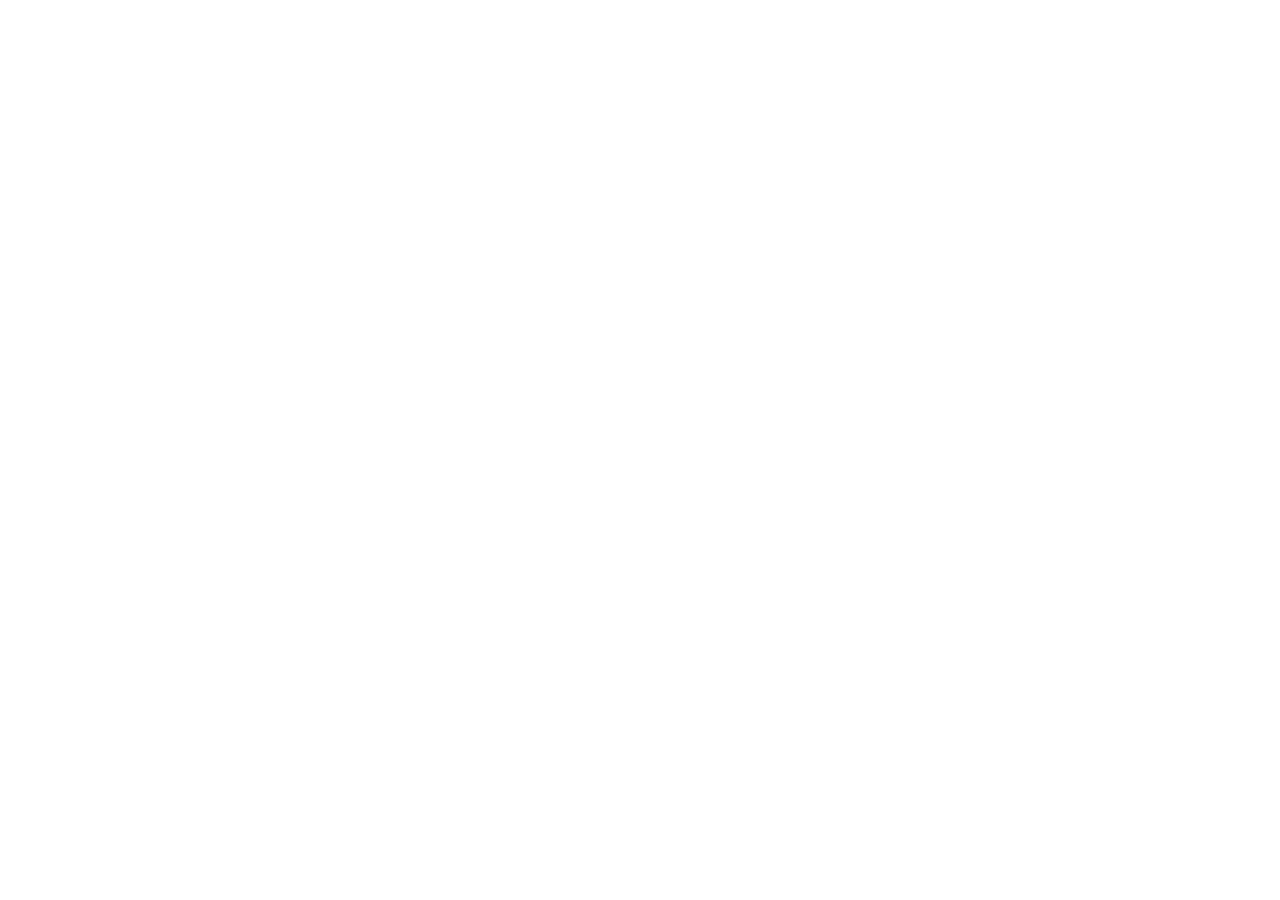
==== index.html @ cf317a54 "Initial commit" ====
<!doctype html>
<html lang="vi">
  <head>
    <meta charset="UTF-8" />
    <link rel="icon" type="image/svg+xml" href="/vite.svg" />
    <meta name="viewport" content="width=device-width, initial-scale=1.0, viewport-fit=cover" />
    <title>ILLUMIA – The Art of Keepsakes</title>
    <link href="https://fonts.googleapis.com/css2?family=EB+Garamond:ital,wght@0,400..800;1,400..800&family=Be+Vietnam+Pro:wght@300;400;500;600;700&display=swap" rel="stylesheet">
    <link href="https://fonts.googleapis.com/css2?family=Material+Symbols+Outlined:wght,FILL@100..700,0..1&display=swap" rel="stylesheet">
  </head>
  <body>
    <div id="root"></div>
    <script type="module" src="/src/main.tsx"></script>
  </body>
</html>
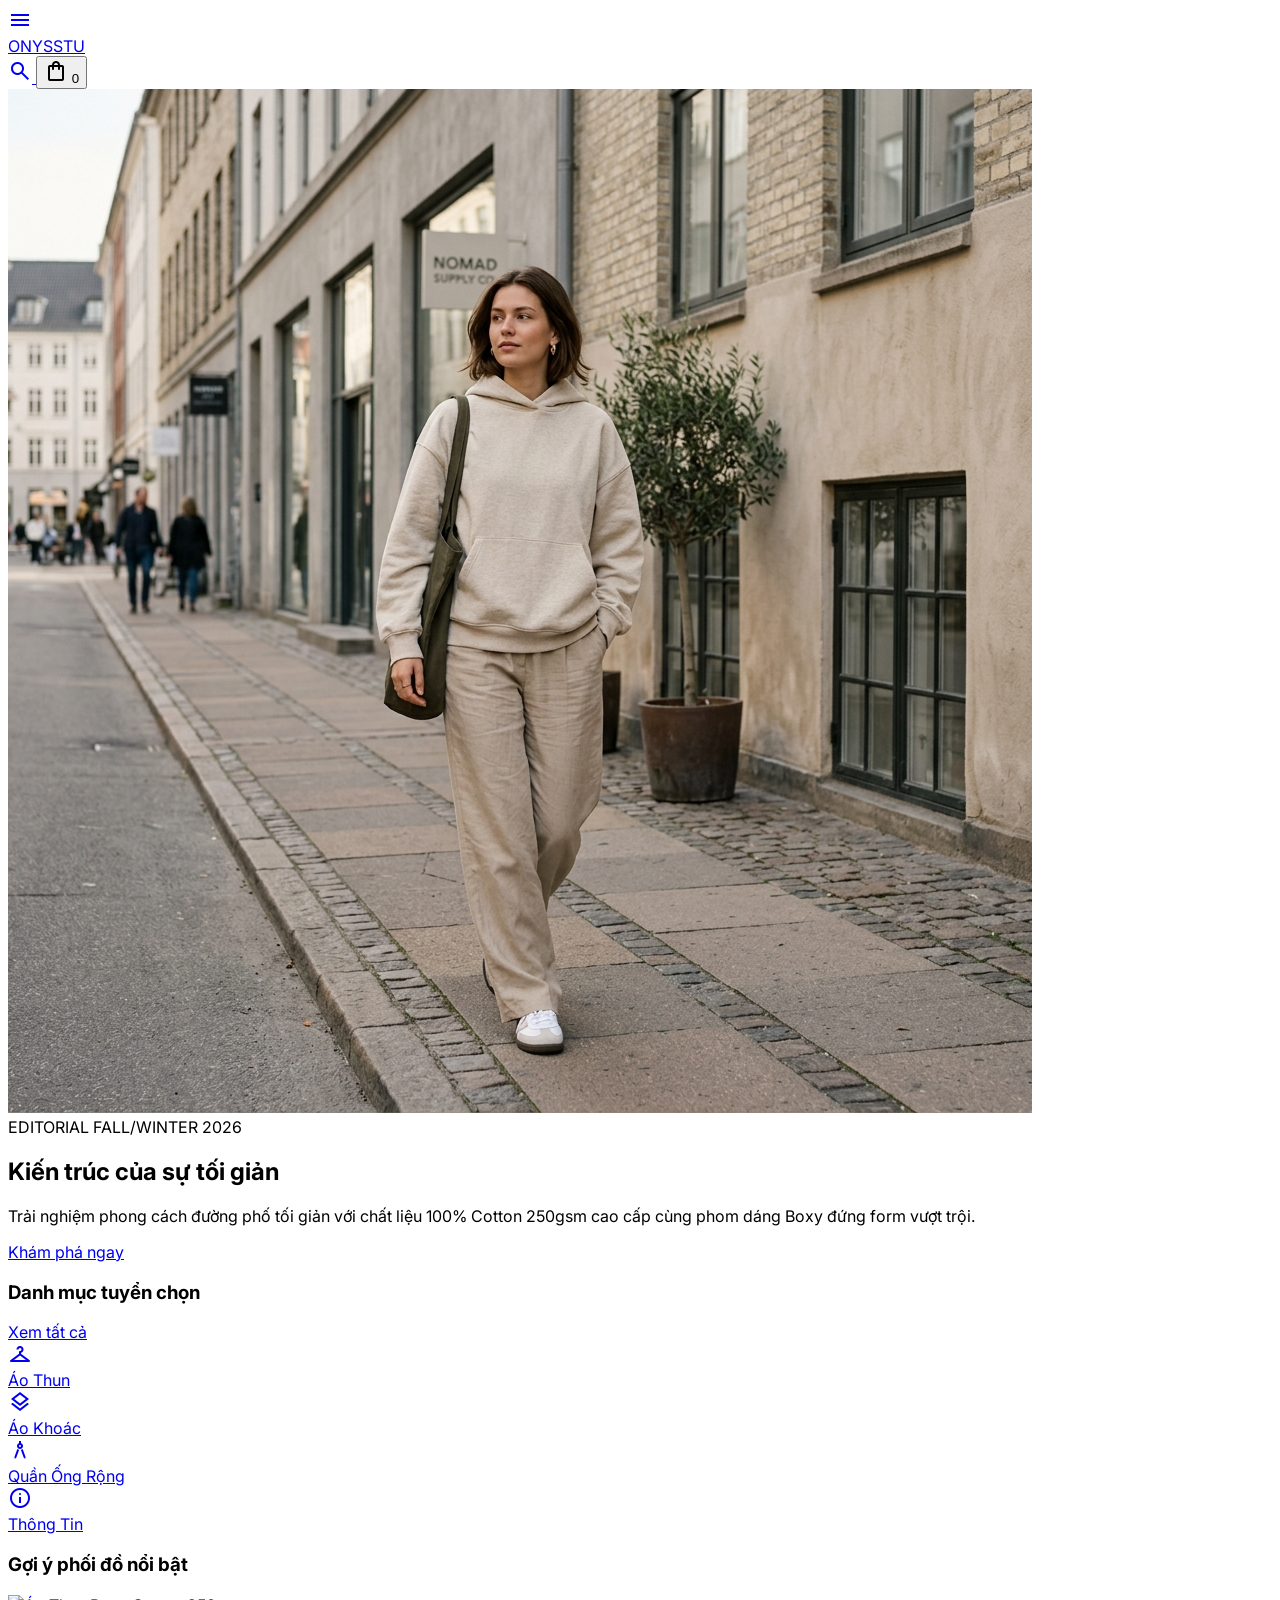
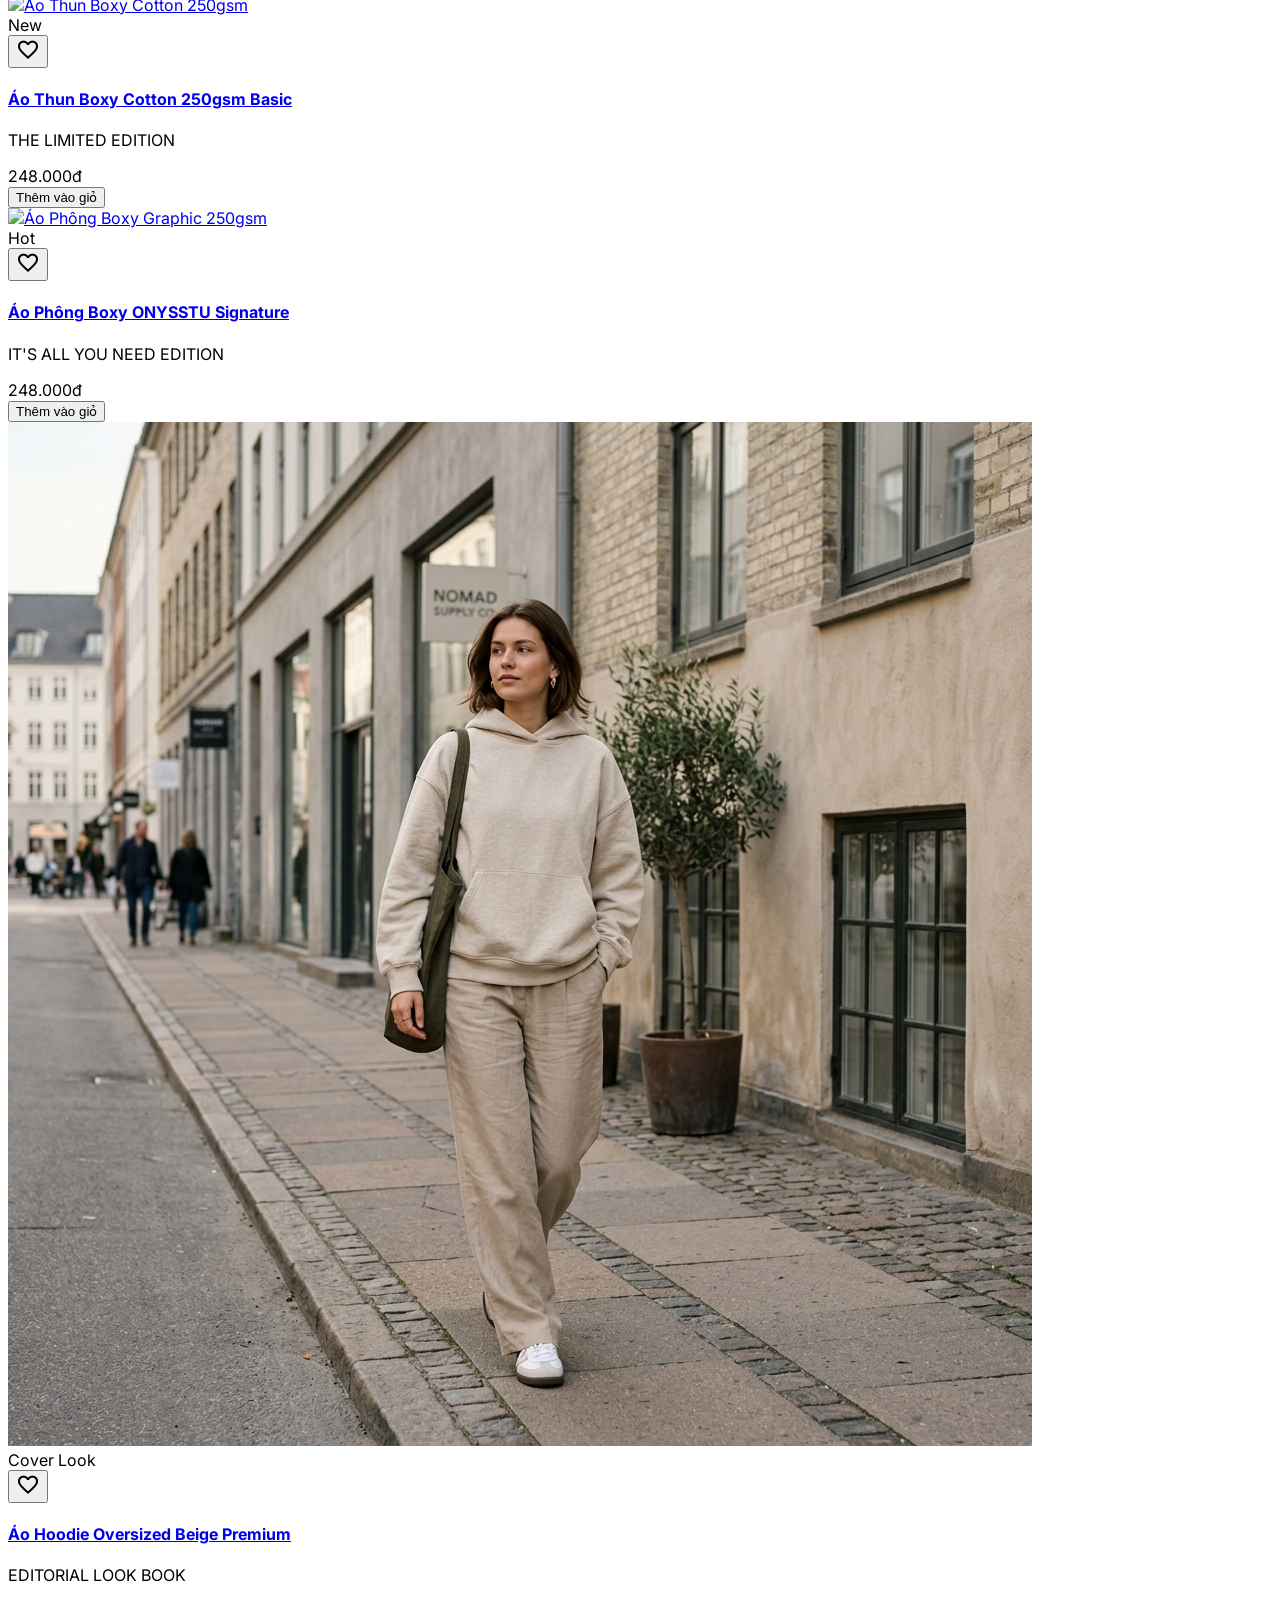
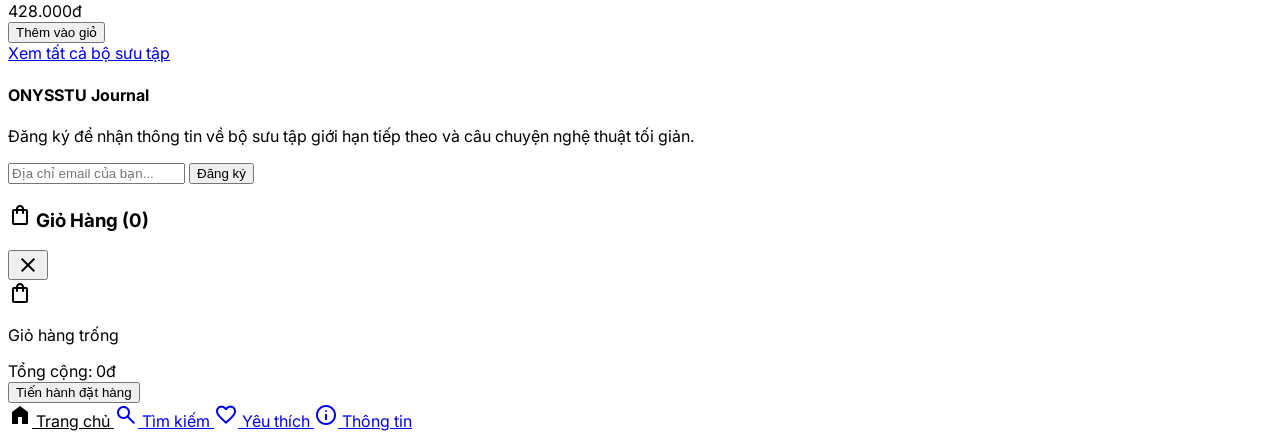
==== commit c2576116: "update" ====
--- a/index.html
+++ b/index.html
@@ -1,15 +1,279 @@
-<!doctype html>
-<html lang="vi">
-  <head>
-    <meta charset="UTF-8" />
-    <link rel="icon" type="image/svg+xml" href="/vite.svg" />
-    <meta name="viewport" content="width=device-width, initial-scale=1.0, viewport-fit=cover" />
-    <title>ILLUMIA – The Art of Keepsakes</title>
-    <link href="https://fonts.googleapis.com/css2?family=EB+Garamond:ital,wght@0,400..800;1,400..800&family=Be+Vietnam+Pro:wght@300;400;500;600;700&display=swap" rel="stylesheet">
-    <link href="https://fonts.googleapis.com/css2?family=Material+Symbols+Outlined:wght,FILL@100..700,0..1&display=swap" rel="stylesheet">
-  </head>
-  <body>
-    <div id="root"></div>
-    <script type="module" src="/src/main.tsx"></script>
-  </body>
+<!DOCTYPE html>
+<html class="light" lang="vi">
+<head>
+  <meta charset="utf-8">
+  <meta content="width=device-width, initial-scale=1.0" name="viewport">
+  <title>ONYSSTU - Trang Chủ</title>
+  
+  <!-- Tailwind CSS & Google Fonts -->
+  <script src="https://cdn.tailwindcss.com?plugins=forms,container-queries"></script>
+  <link href="https://fonts.googleapis.com/css2?family=Inter:wght@300;400;500;600;700&display=swap" rel="stylesheet">
+  <link href="https://fonts.googleapis.com/css2?family=Material+Symbols+Outlined:opsz,wght,FILL,GRAD@20..48,100..700,0..1,-50..200" rel="stylesheet">
+  
+  <!-- Custom Styling -->
+  <link rel="stylesheet" href="./assets/css/style.css">
+  
+  <script id="tailwind-config">
+    tailwind.config = {
+      darkMode: "class",
+      theme: {
+        extend: {
+          colors: {
+            "primary": "#000000",
+            "on-primary": "#ffffff",
+            "secondary": "#5e604d",
+            "background": "#f9f9f9",
+            "surface": "#f9f9f9",
+            "surface-bright": "#f9f9f9",
+            "surface-container-lowest": "#ffffff",
+            "surface-container-low": "#f3f3f3",
+            "surface-container": "#eeeeee",
+            "surface-container-high": "#e8e8e8",
+            "surface-container-highest": "#e2e2e2",
+            "on-surface": "#1b1b1b",
+            "on-surface-variant": "#4c4546",
+            "outline": "#7e7576",
+            "outline-variant": "#cfc4c5",
+            "secondary-container": "#e1e1c9",
+            "on-secondary-container": "#636451",
+            "tertiary-fixed": "#e7e3d1",
+            "on-tertiary-fixed-variant": "#49473a"
+          },
+          borderRadius: {
+            "DEFAULT": "0.125rem",
+            "lg": "0.25rem",
+            "xl": "0.5rem",
+            "full": "9999px"
+          },
+          spacing: {
+            "sm": "16px",
+            "base": "4px",
+            "lg": "40px",
+            "container-max": "1280px",
+            "xs": "8px",
+            "xl": "64px",
+            "gutter": "20px",
+            "md": "24px"
+          }
+        }
+      }
+    }
+  </script>
+</head>
+<body class="bg-surface text-on-surface select-none pb-24 md:pb-12">
+
+  <!-- Top Navigation Bar -->
+  <nav class="fixed top-0 left-0 w-full z-40 bg-surface/90 backdrop-blur-md flex justify-between items-center px-sm h-16 border-b border-outline-variant">
+    <div class="flex items-center gap-4">
+      <a href="./categories.html" class="transition-all duration-200 active:scale-95 hover:opacity-70 flex items-center">
+        <span class="material-symbols-outlined text-primary">menu</span>
+      </a>
+    </div>
+    <div class="absolute left-1/2 -translate-x-1/2">
+      <a href="./index.html" class="font-bold tracking-widest text-primary text-xl uppercase">ONYSSTU</a>
+    </div>
+    <div class="flex items-center gap-4 relative">
+      <a href="./categories.html?search=true" class="hover:opacity-75">
+        <span class="material-symbols-outlined text-primary">search</span>
+      </a>
+      <button class="cart-trigger relative transition-all duration-200 active:scale-95 hover:opacity-70">
+        <span class="material-symbols-outlined text-primary">shopping_bag</span>
+        <span class="cart-count absolute -top-1.5 -right-1.5 bg-primary text-on-primary text-[9px] w-4.5 h-4.5 rounded-full flex items-center justify-center font-bold hidden">0</span>
+      </button>
+    </div>
+  </nav>
+
+  <!-- Main Content -->
+  <main class="pt-16 max-w-container-max mx-auto px-sm md:px-lg">
+    
+    <!-- Hero / Editorial Section -->
+    <section class="mt-4 mb-xl fade-in relative aspect-[4/5] md:aspect-[16/9] w-full overflow-hidden">
+      <img alt="Phong cách đường phố ONYSSTU" class="w-full h-full object-cover transition-transform duration-1000 hover:scale-105" src="./assets/street_style_hoodie.png">
+      <div class="absolute inset-0 bg-gradient-to-t from-black/60 via-transparent to-transparent"></div>
+      <div class="absolute bottom-sm md:bottom-lg left-sm md:left-lg right-sm md:right-lg text-white">
+        <span class="font-semibold text-xs tracking-widest uppercase opacity-90">EDITORIAL FALL/WINTER 2026</span>
+        <h2 class="text-3xl md:text-5xl font-extrabold tracking-tight mt-xs uppercase">Kiến trúc của sự tối giản</h2>
+        <p class="text-sm md:text-base font-light max-w-md mt-sm opacity-85">Trải nghiệm phong cách đường phố tối giản với chất liệu 100% Cotton 250gsm cao cấp cùng phom dáng Boxy đứng form vượt trội.</p>
+        <a href="./categories.html" class="inline-block mt-md bg-white text-black px-lg py-3 text-xs tracking-widest uppercase font-bold hover:bg-neutral-100 transition-all active:scale-95">Khám phá ngay</a>
+      </div>
+    </section>
+
+    <!-- Discover / Categories List -->
+    <section class="py-lg border-b border-outline-variant">
+      <div class="flex items-center justify-between mb-md">
+        <h3 class="font-bold text-lg uppercase tracking-wider">Danh mục tuyển chọn</h3>
+        <a href="./categories.html" class="text-xs font-semibold underline underline-offset-4 tracking-wider uppercase hover:opacity-70">Xem tất cả</a>
+      </div>
+      <div class="flex gap-md overflow-x-auto no-scrollbar">
+        <!-- Tees -->
+        <a href="./categories.html?filter=tees" class="flex-shrink-0 flex flex-col items-center gap-2 group">
+          <div class="w-20 h-20 rounded-full bg-secondary-container flex items-center justify-center transition-transform group-hover:scale-105 active:scale-95">
+            <span class="material-symbols-outlined text-on-secondary-container text-3xl">checkroom</span>
+          </div>
+          <span class="text-xs font-medium uppercase tracking-wider">Áo Thun</span>
+        </a>
+        <!-- Hoodies -->
+        <a href="./categories.html?filter=hoodies" class="flex-shrink-0 flex flex-col items-center gap-2 group">
+          <div class="w-20 h-20 rounded-full bg-tertiary-fixed flex items-center justify-center transition-transform group-hover:scale-105 active:scale-95">
+            <span class="material-symbols-outlined text-on-tertiary-fixed-variant text-3xl">layers</span>
+          </div>
+          <span class="text-xs font-medium uppercase tracking-wider">Áo Khoác</span>
+        </a>
+        <!-- Pants -->
+        <a href="./categories.html?filter=pants" class="flex-shrink-0 flex flex-col items-center gap-2 group">
+          <div class="w-20 h-20 rounded-full bg-surface-container-highest flex items-center justify-center transition-transform group-hover:scale-105 active:scale-95">
+            <span class="material-symbols-outlined text-primary text-3xl">architecture</span>
+          </div>
+          <span class="text-xs font-medium uppercase tracking-wider">Quần Ống Rộng</span>
+        </a>
+        <!-- Info -->
+        <a href="./info.html" class="flex-shrink-0 flex flex-col items-center gap-2 group">
+          <div class="w-20 h-20 rounded-full bg-surface-container flex items-center justify-center transition-transform group-hover:scale-105 active:scale-95">
+            <span class="material-symbols-outlined text-on-surface-variant text-3xl">info</span>
+          </div>
+          <span class="text-xs font-medium uppercase tracking-wider">Thông Tin</span>
+        </a>
+      </div>
+    </section>
+
+    <!-- Outfit Suggestions Section -->
+    <section class="py-xl">
+      <h3 class="font-bold text-lg uppercase tracking-wider mb-lg">Gợi ý phối đồ nổi bật</h3>
+      <div class="grid grid-cols-1 md:grid-cols-3 gap-lg">
+        
+        <!-- Item 1 (SP001) -->
+        <article class="group relative flex flex-col">
+          <div class="relative overflow-hidden bg-white aspect-square img-zoom-container border border-outline-variant">
+            <a href="./product.html?id=SP001">
+              <img alt="Áo Thun Boxy Cotton 250gsm" class="w-full h-full object-cover" src="https://i.ibb.co/39cqsXbq/image.png">
+            </a>
+            <div class="absolute top-sm right-sm bg-black text-white px-2 py-1 text-[9px] uppercase tracking-widest font-bold">New</div>
+            <button onclick="toggleFavorite('SP001')" data-product-id="SP001" class="fav-btn absolute bottom-3 right-3 w-8 h-8 rounded-full bg-white/80 backdrop-blur-sm flex items-center justify-center text-primary shadow active:scale-90 hover:bg-white transition-all">
+              <span class="material-symbols-outlined text-base">favorite</span>
+            </button>
+          </div>
+          <div class="mt-md flex justify-between items-start flex-1">
+            <div class="max-w-[70%]">
+              <h4 class="text-sm font-semibold tracking-tight text-on-surface hover:underline">
+                <a href="./product.html?id=SP001">Áo Thun Boxy Cotton 250gsm Basic</a>
+              </h4>
+              <p class="text-[10px] text-on-surface-variant tracking-widest mt-1">THE LIMITED EDITION</p>
+            </div>
+            <span class="font-bold text-sm">248.000đ</span>
+          </div>
+          <button onclick="addToCart('SP001')" class="mt-sm w-full py-2 bg-primary text-on-primary text-xs uppercase tracking-widest font-bold hover:bg-neutral-800 transition-all active:scale-95">Thêm vào giỏ</button>
+        </article>
+
+        <!-- Item 2 (SP002) -->
+        <article class="group relative flex flex-col">
+          <div class="relative overflow-hidden bg-white aspect-square img-zoom-container border border-outline-variant">
+            <a href="./product.html?id=SP002">
+              <img alt="Áo Phông Boxy Graphic 250gsm" class="w-full h-full object-cover" src="https://i.ibb.co/mrnYqgzb/image.png">
+            </a>
+            <div class="absolute top-sm right-sm bg-black text-white px-2 py-1 text-[9px] uppercase tracking-widest font-bold">Hot</div>
+            <button onclick="toggleFavorite('SP002')" data-product-id="SP002" class="fav-btn absolute bottom-3 right-3 w-8 h-8 rounded-full bg-white/80 backdrop-blur-sm flex items-center justify-center text-primary shadow active:scale-90 hover:bg-white transition-all">
+              <span class="material-symbols-outlined text-base">favorite</span>
+            </button>
+          </div>
+          <div class="mt-md flex justify-between items-start flex-1">
+            <div class="max-w-[70%]">
+              <h4 class="text-sm font-semibold tracking-tight text-on-surface hover:underline">
+                <a href="./product.html?id=SP002">Áo Phông Boxy ONYSSTU Signature</a>
+              </h4>
+              <p class="text-[10px] text-on-surface-variant tracking-widest mt-1">IT'S ALL YOU NEED EDITION</p>
+            </div>
+            <span class="font-bold text-sm">248.000đ</span>
+          </div>
+          <button onclick="addToCart('SP002')" class="mt-sm w-full py-2 bg-primary text-on-primary text-xs uppercase tracking-widest font-bold hover:bg-neutral-800 transition-all active:scale-95">Thêm vào giỏ</button>
+        </article>
+
+        <!-- Item 3 (SP003) -->
+        <article class="group relative flex flex-col">
+          <div class="relative overflow-hidden bg-white aspect-square img-zoom-container border border-outline-variant">
+            <a href="./product.html?id=SP003">
+              <img alt="Hoodie Oversized Beige Premium" class="w-full h-full object-cover" src="./assets/street_style_hoodie.png">
+            </a>
+            <div class="absolute top-sm right-sm bg-black text-white px-2 py-1 text-[9px] uppercase tracking-widest font-bold">Cover Look</div>
+            <button onclick="toggleFavorite('SP003')" data-product-id="SP003" class="fav-btn absolute bottom-3 right-3 w-8 h-8 rounded-full bg-white/80 backdrop-blur-sm flex items-center justify-center text-primary shadow active:scale-90 hover:bg-white transition-all">
+              <span class="material-symbols-outlined text-base">favorite</span>
+            </button>
+          </div>
+          <div class="mt-md flex justify-between items-start flex-1">
+            <div class="max-w-[70%]">
+              <h4 class="text-sm font-semibold tracking-tight text-on-surface hover:underline">
+                <a href="./product.html?id=SP003">Áo Hoodie Oversized Beige Premium</a>
+              </h4>
+              <p class="text-[10px] text-on-surface-variant tracking-widest mt-1">EDITORIAL LOOK BOOK</p>
+            </div>
+            <span class="font-bold text-sm">428.000đ</span>
+          </div>
+          <button onclick="addToCart('SP003')" class="mt-sm w-full py-2 bg-primary text-on-primary text-xs uppercase tracking-widest font-bold hover:bg-neutral-800 transition-all active:scale-95">Thêm vào giỏ</button>
+        </article>
+
+      </div>
+      <div class="mt-xl text-center">
+        <a href="./categories.html" class="inline-block border border-primary px-xl py-3 text-xs font-bold tracking-widest uppercase hover:bg-primary hover:text-on-primary transition-all duration-300">Xem tất cả bộ sưu tập</a>
+      </div>
+    </section>
+
+    <!-- Journal Teaser / Newsletter -->
+    <section class="py-xl border-t border-outline-variant text-center bg-surface-container-low px-sm">
+      <h4 class="text-2xl font-bold tracking-wider uppercase mb-sm">ONYSSTU Journal</h4>
+      <p class="text-sm text-on-surface-variant max-w-md mx-auto mb-md">Đăng ký để nhận thông tin về bộ sưu tập giới hạn tiếp theo và câu chuyện nghệ thuật tối giản.</p>
+      <div class="max-w-md mx-auto flex gap-base border-b border-primary pb-2">
+        <input type="email" placeholder="Địa chỉ email của bạn..." class="bg-transparent border-0 flex-1 focus:ring-0 focus:outline-none text-sm px-1">
+        <button onclick="showToast('Đăng ký nhận tin thành công')" class="text-xs uppercase tracking-widest font-bold hover:opacity-75">Đăng ký</button>
+      </div>
+    </section>
+
+  </main>
+
+  <!-- Side Shopping Cart Drawer -->
+  <div id="cart-drawer-overlay" class="fixed inset-0 bg-black/40 z-50 opacity-0 pointer-events-none transition-opacity duration-300"></div>
+  <div id="cart-drawer" class="fixed top-0 right-0 h-full w-full sm:w-[450px] bg-white z-50 shadow-2xl translate-x-full transition-transform duration-300 flex flex-col">
+    <div class="flex justify-between items-center px-md py-sm border-b border-outline-variant">
+      <h3 class="font-bold uppercase tracking-wider text-sm flex items-center gap-xs">
+        <span class="material-symbols-outlined">shopping_bag</span>
+        Giỏ Hàng (<span class="cart-count">0</span>)
+      </h3>
+      <button id="close-cart-btn" class="material-symbols-outlined text-primary text-xl active:scale-95 hover:opacity-75">close</button>
+    </div>
+    <!-- Cart Items list -->
+    <div id="cart-drawer-list" class="flex-1 overflow-y-auto px-md py-sm">
+      <!-- Items dynamically populated -->
+    </div>
+    <!-- Cart Bottom summary -->
+    <div class="border-t border-outline-variant p-md bg-surface-container-low space-y-md">
+      <div class="flex justify-between items-center text-sm">
+        <span class="font-medium tracking-wide uppercase">Tổng cộng:</span>
+        <span class="cart-subtotal font-bold text-lg">0đ</span>
+      </div>
+      <button onclick="showToast('Cảm ơn bạn đã đặt hàng! Hóa đơn đã được lưu.')" class="w-full py-3 bg-primary text-on-primary text-xs font-bold uppercase tracking-widest hover:bg-neutral-800 transition-all active:scale-95">Tiến hành đặt hàng</button>
+    </div>
+  </div>
+
+  <!-- Bottom Mobile Navigation Bar -->
+  <nav class="fixed bottom-0 left-0 w-full h-[64px] bg-surface/95 backdrop-blur-md border-t border-outline-variant flex justify-around items-center z-40 md:hidden">
+    <a href="./index.html" class="flex flex-col items-center justify-center text-primary active-tab">
+      <span class="material-symbols-outlined">home</span>
+      <span class="text-[9px] font-bold uppercase tracking-tighter mt-1">Trang chủ</span>
+    </a>
+    <a href="./categories.html" class="flex flex-col items-center justify-center text-on-surface-variant opacity-75">
+      <span class="material-symbols-outlined">search</span>
+      <span class="text-[9px] font-bold uppercase tracking-tighter mt-1">Tìm kiếm</span>
+    </a>
+    <a href="./categories.html?favorites=true" class="flex flex-col items-center justify-center text-on-surface-variant opacity-75">
+      <span class="material-symbols-outlined">favorite</span>
+      <span class="text-[9px] font-bold uppercase tracking-tighter mt-1">Yêu thích</span>
+    </a>
+    <a href="./info.html" class="flex flex-col items-center justify-center text-on-surface-variant opacity-75">
+      <span class="material-symbols-outlined">info</span>
+      <span class="text-[9px] font-bold uppercase tracking-tighter mt-1">Thông tin</span>
+    </a>
+  </nav>
+
+  <!-- Core Javascript -->
+  <script src="./assets/js/main.js"></script>
+
+</body>
 </html>
--- a/assets/css/style.css
+++ b/assets/css/style.css
@@ -0,0 +1,112 @@
+/* Base Custom Transitions & Aesthetics */
+:root {
+  --font-inter: 'Inter', sans-serif;
+}
+
+body {
+  font-family: var(--font-inter);
+  -webkit-font-smoothing: antialiased;
+  -moz-osx-font-smoothing: grayscale;
+}
+
+/* Custom Hide Scrollbar Utilities */
+::-webkit-scrollbar {
+  display: none;
+}
+.no-scrollbar {
+  -ms-overflow-style: none;
+  scrollbar-width: none;
+}
+
+/* Micro-animations */
+.fade-in {
+  animation: fadeIn 0.8s cubic-bezier(0.16, 1, 0.3, 1) forwards;
+}
+
+@keyframes fadeIn {
+  from {
+    opacity: 0;
+    transform: translateY(16px);
+  }
+  to {
+    opacity: 1;
+    transform: translateY(0);
+  }
+}
+
+.slide-up {
+  animation: slideUp 0.6s cubic-bezier(0.16, 1, 0.3, 1) forwards;
+}
+
+@keyframes slideUp {
+  from {
+    transform: translateY(100%);
+  }
+  to {
+    transform: translateY(0);
+  }
+}
+
+/* Glassmorphism elements */
+.glass-panel {
+  background: rgba(255, 255, 255, 0.85);
+  backdrop-filter: blur(8px);
+  -webkit-backdrop-filter: blur(8px);
+}
+
+.dark .glass-panel {
+  background: rgba(27, 27, 27, 0.85);
+  backdrop-filter: blur(8px);
+  -webkit-backdrop-filter: blur(8px);
+}
+
+/* Horizontal line draw transition */
+.draw-line {
+  position: relative;
+}
+.draw-line::after {
+  content: '';
+  position: absolute;
+  bottom: 0;
+  left: 0;
+  width: 100%;
+  height: 1px;
+  background-color: currentColor;
+  transform: scaleX(0);
+  transform-origin: right;
+  transition: transform 0.3s ease;
+}
+.draw-line:hover::after {
+  transform: scaleX(1);
+  transform-origin: left;
+}
+
+/* Active tab style */
+.active-tab {
+  font-variation-settings: 'FILL' 1, 'wght' 400;
+  color: #000000 !important;
+}
+
+.dark .active-tab {
+  color: #ffffff !important;
+}
+
+/* Category Circle Active State */
+.active-cat-circle {
+  border: 2px solid #000000;
+  transform: scale(1.05);
+}
+
+/* Image zoom styling */
+.img-zoom-container {
+  overflow: hidden;
+  position: relative;
+}
+
+.img-zoom-container img {
+  transition: transform 0.8s cubic-bezier(0.16, 1, 0.3, 1);
+}
+
+.img-zoom-container:hover img {
+  transform: scale(1.05);
+}
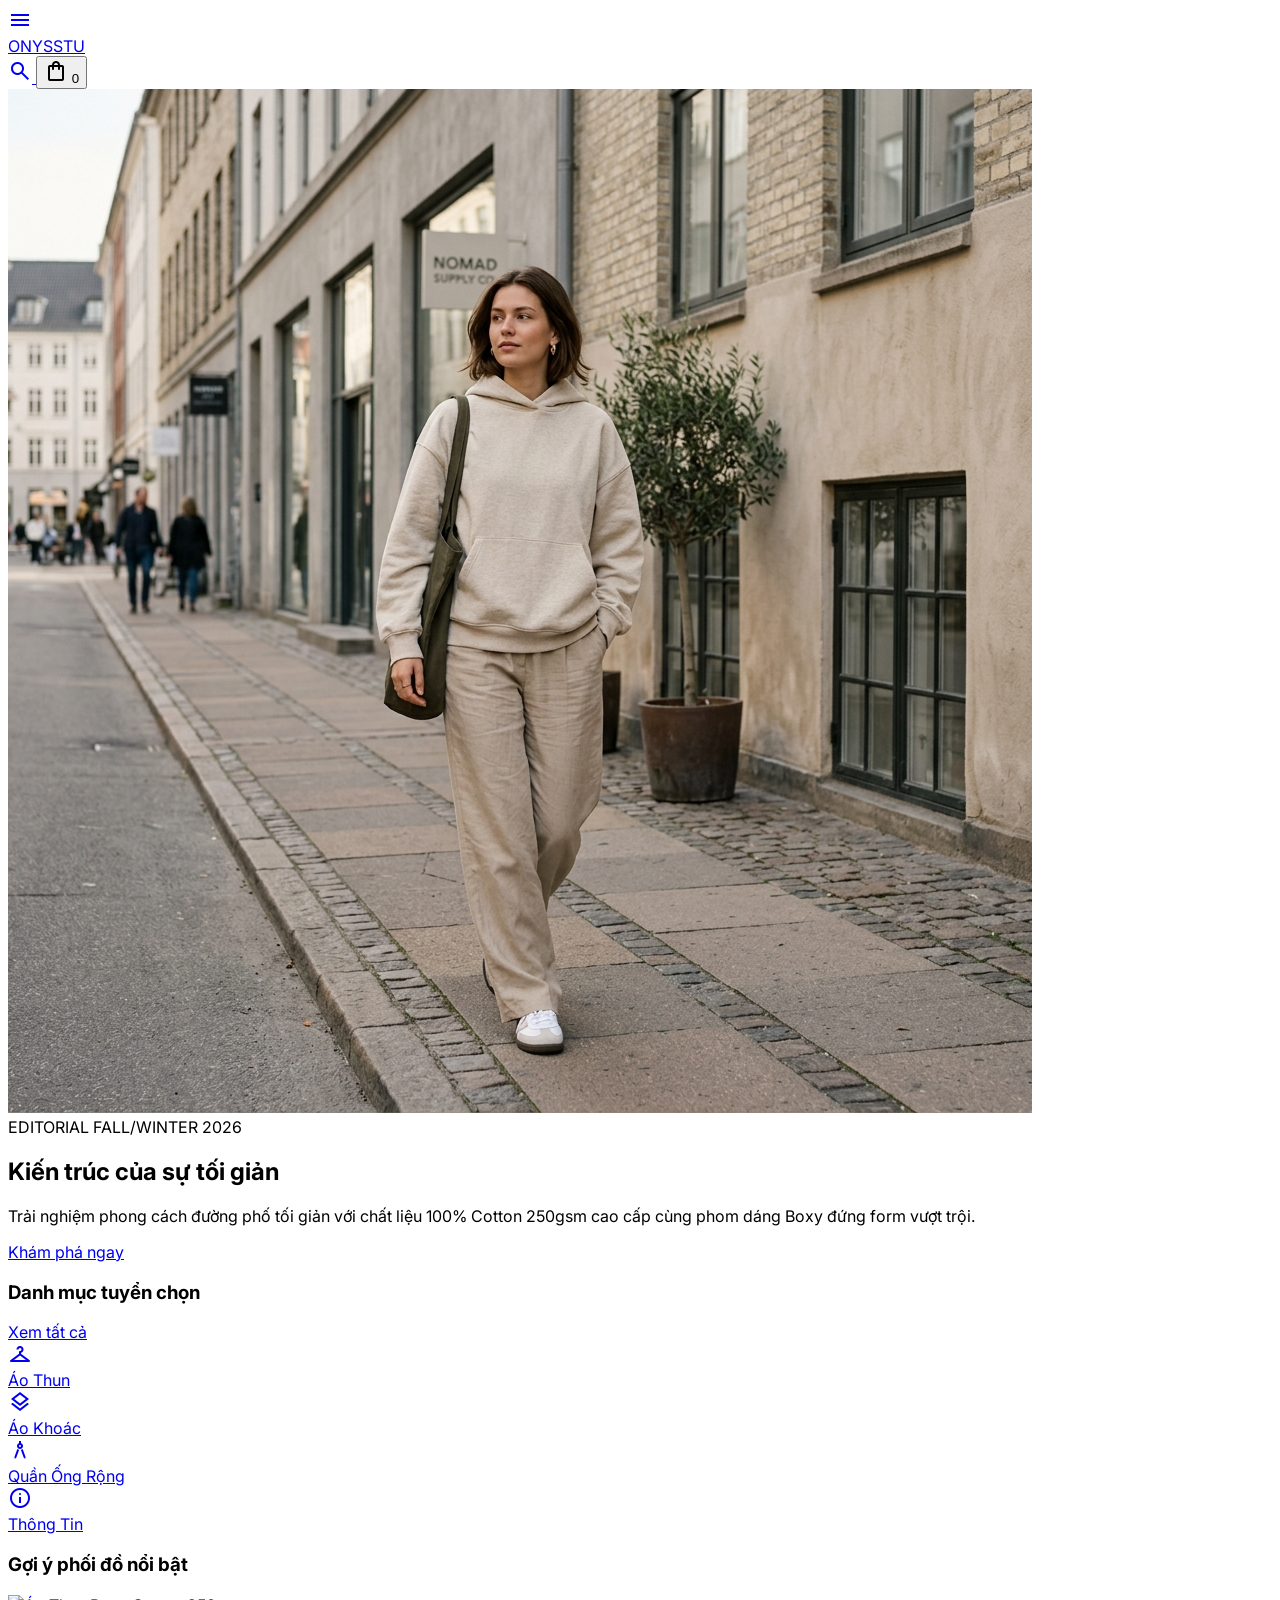
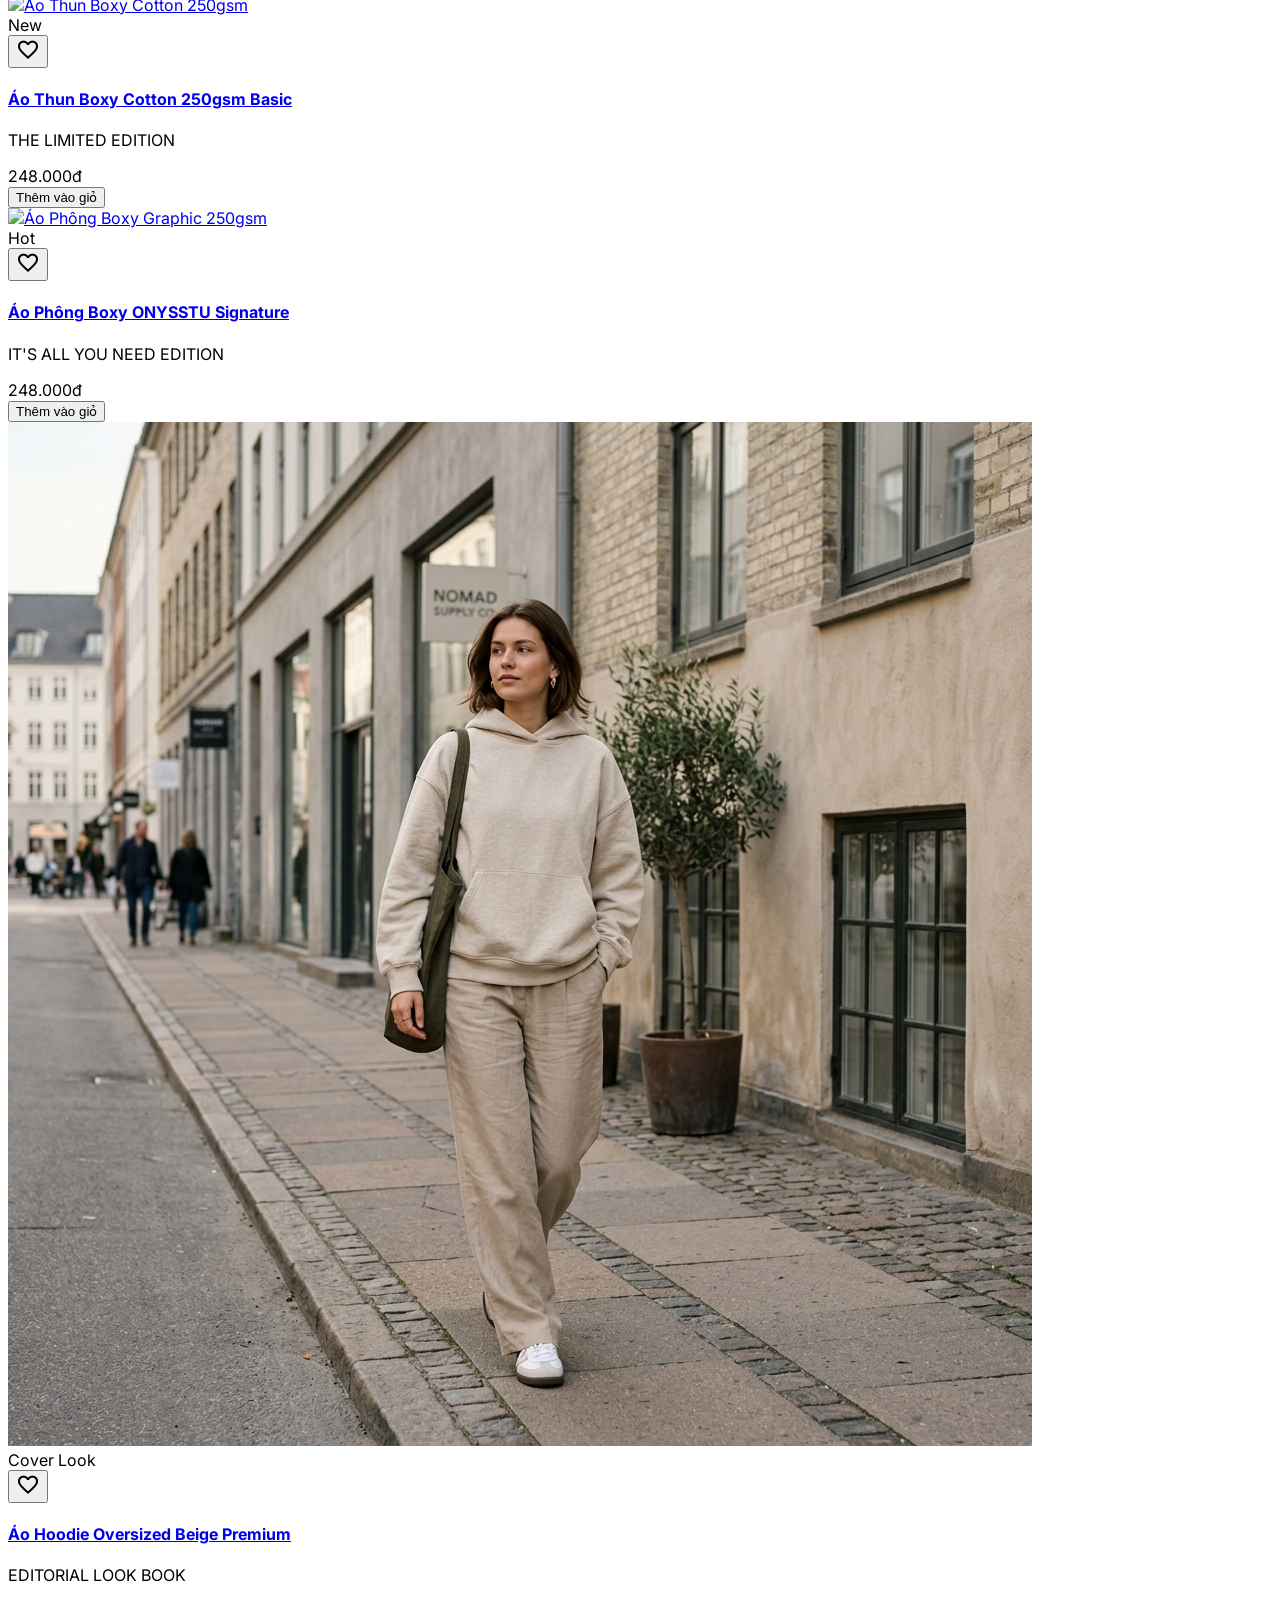
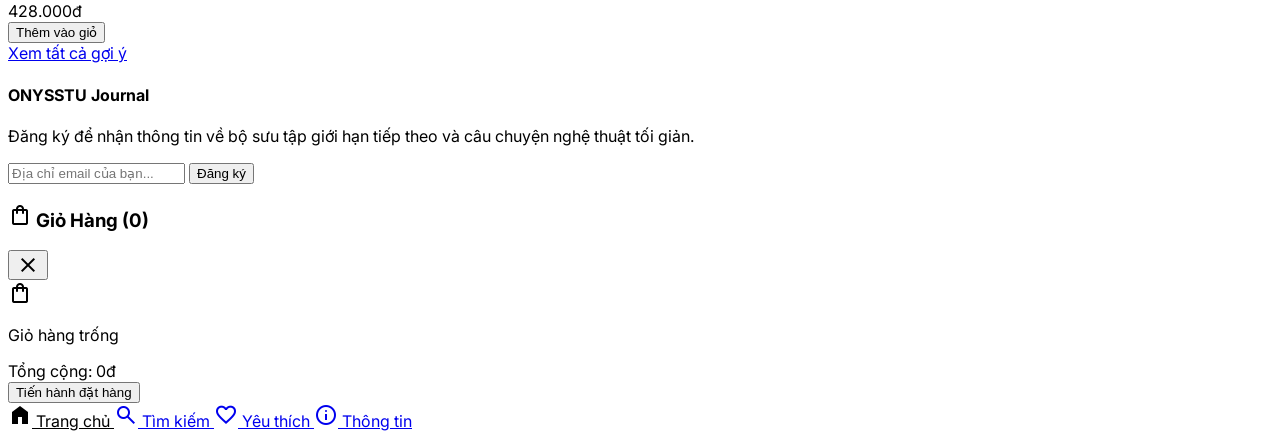
==== commit 66a28bda: "update" ====
--- a/index.html
+++ b/index.html
@@ -212,7 +212,7 @@
 
       </div>
       <div class="mt-xl text-center">
-        <a href="./categories.html" class="inline-block border border-primary px-xl py-3 text-xs font-bold tracking-widest uppercase hover:bg-primary hover:text-on-primary transition-all duration-300">Xem tất cả bộ sưu tập</a>
+        <a href="./suggestions.html" class="inline-block border border-primary px-xl py-3 text-xs font-bold tracking-widest uppercase hover:bg-primary hover:text-on-primary transition-all duration-300">Xem tất cả gợi ý</a>
       </div>
     </section>
 
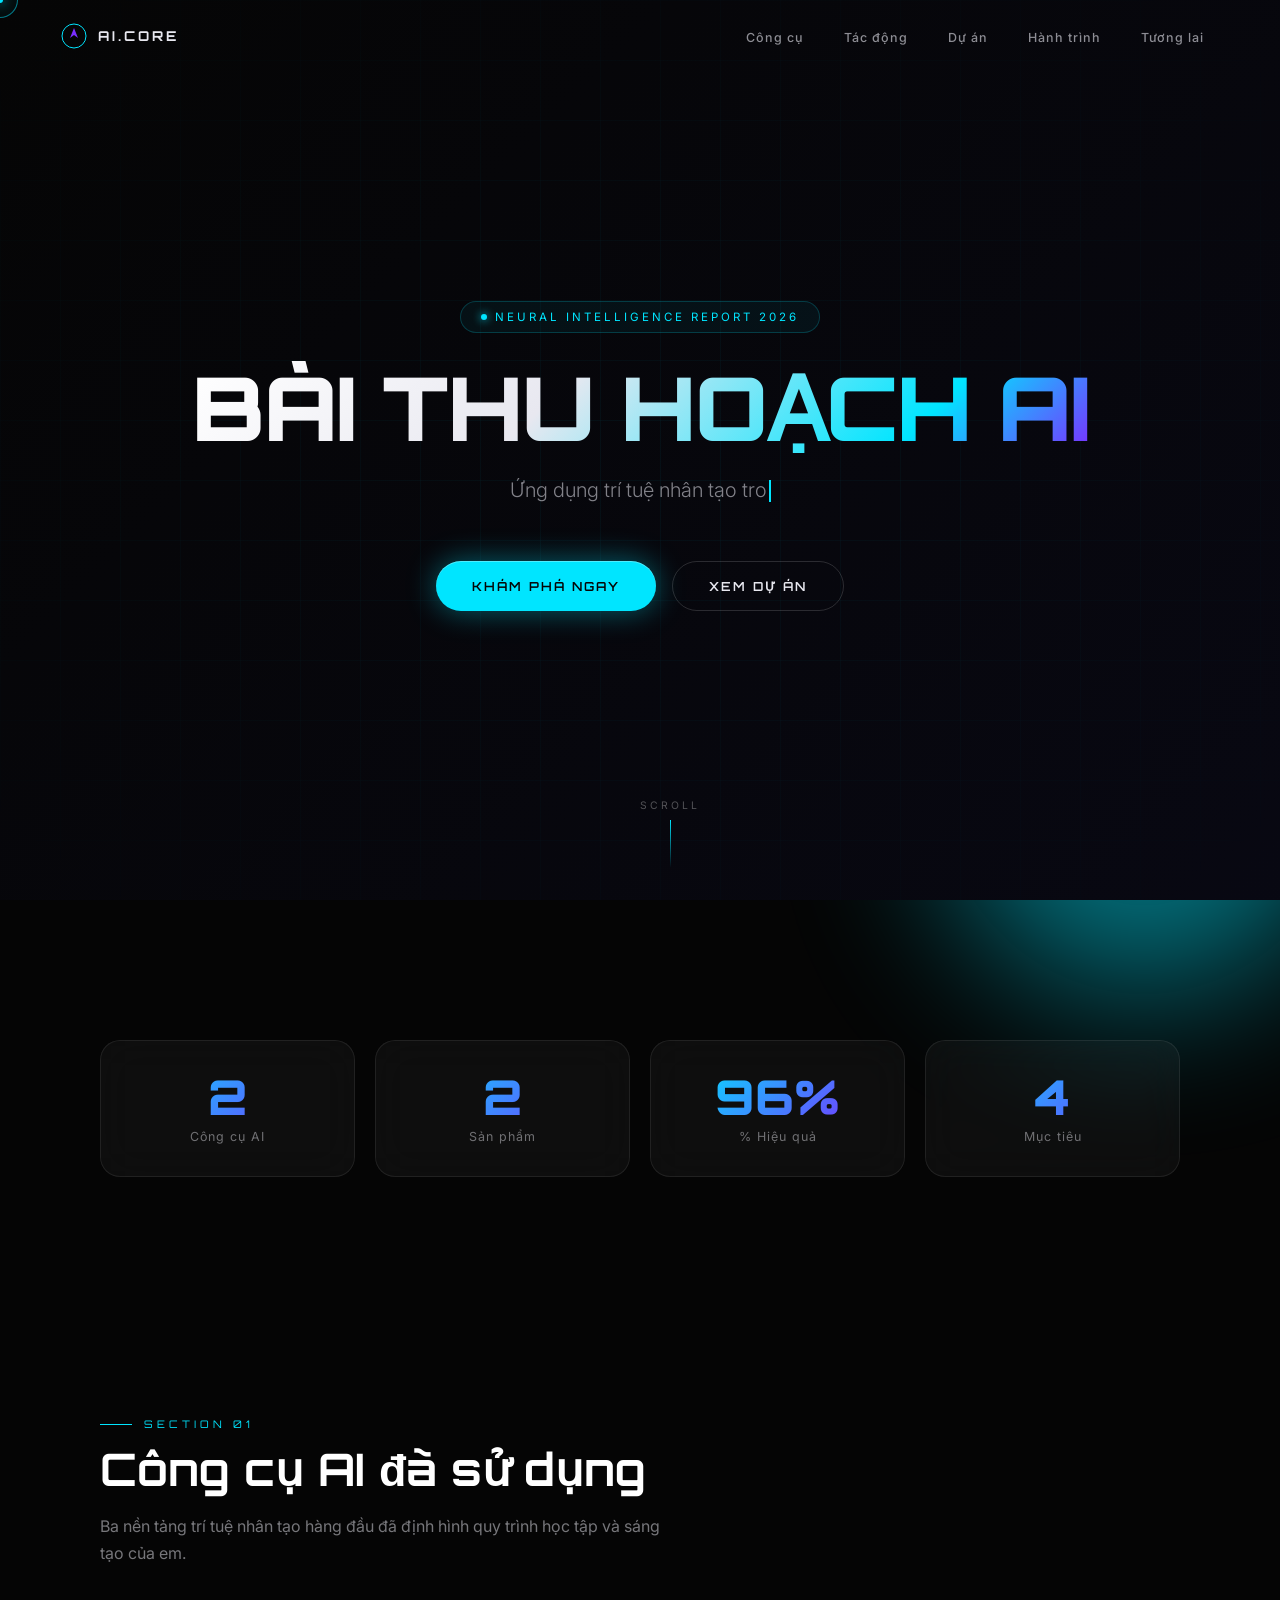
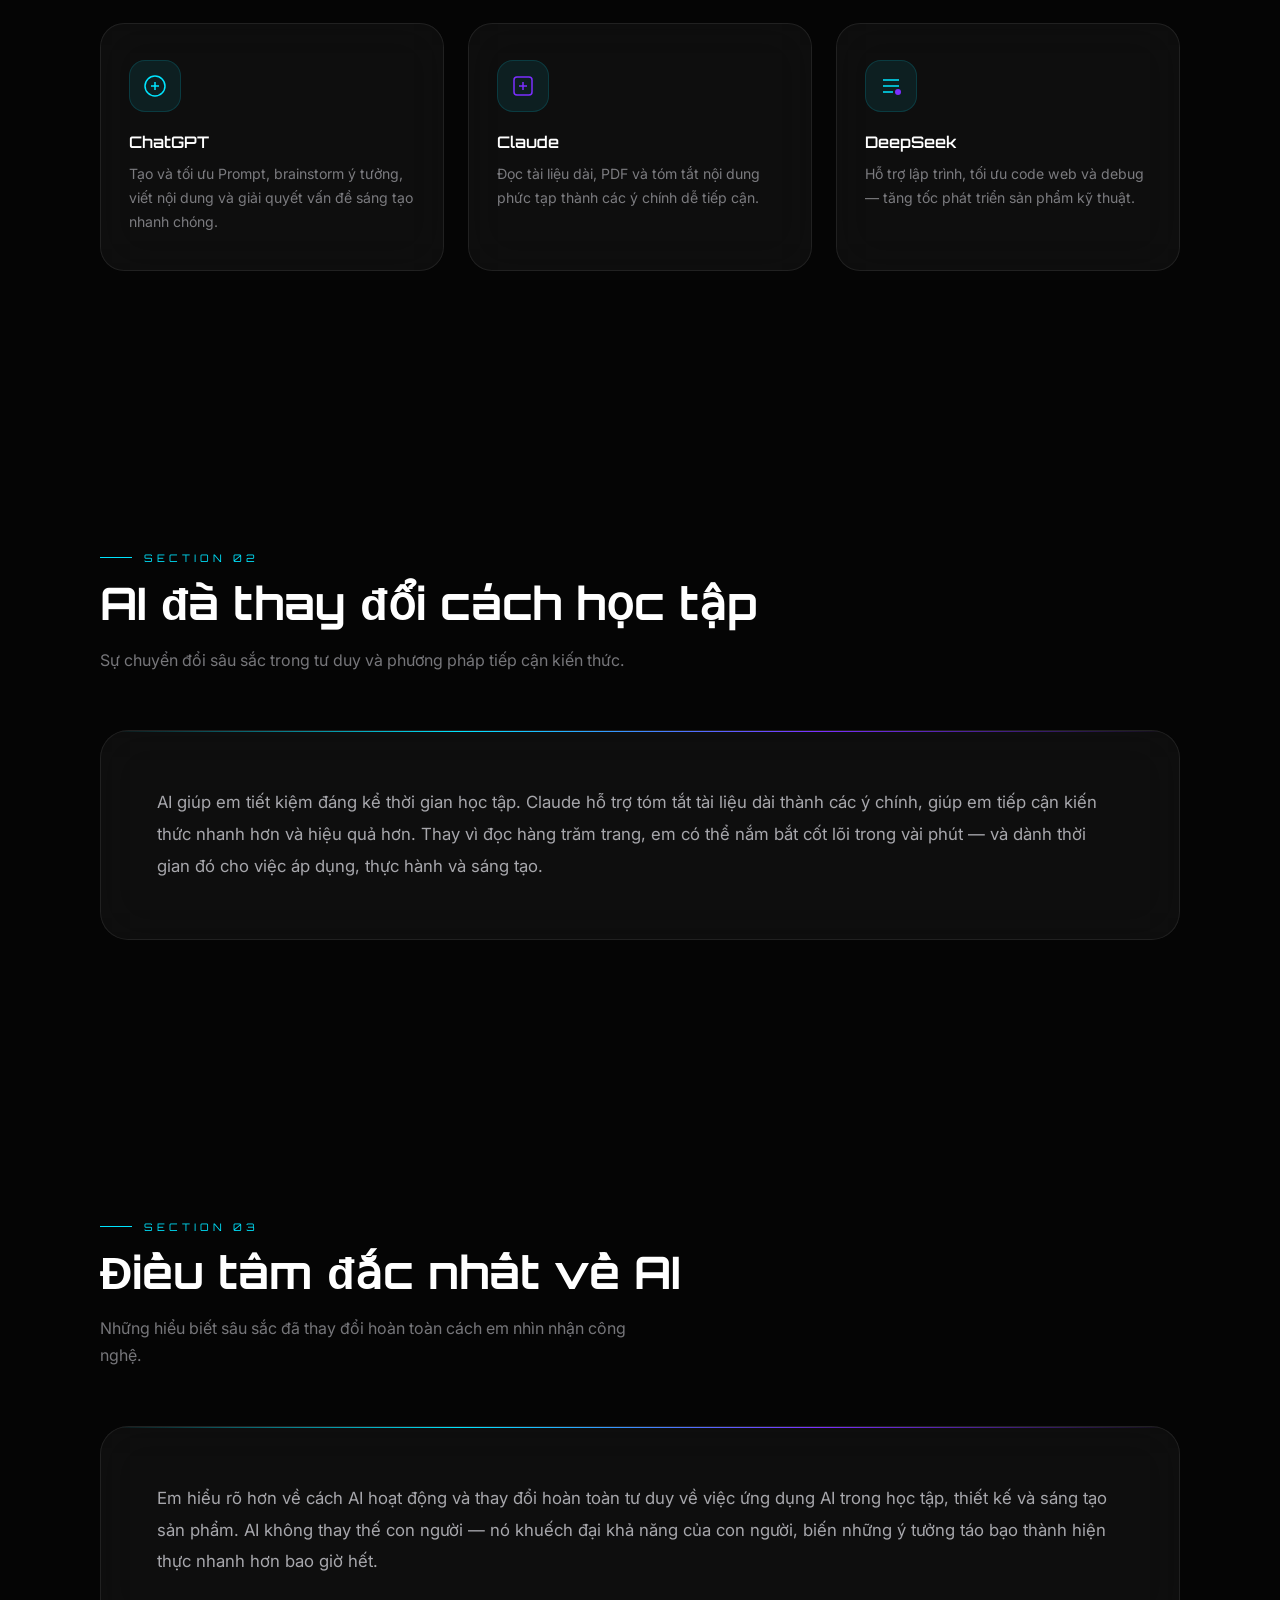
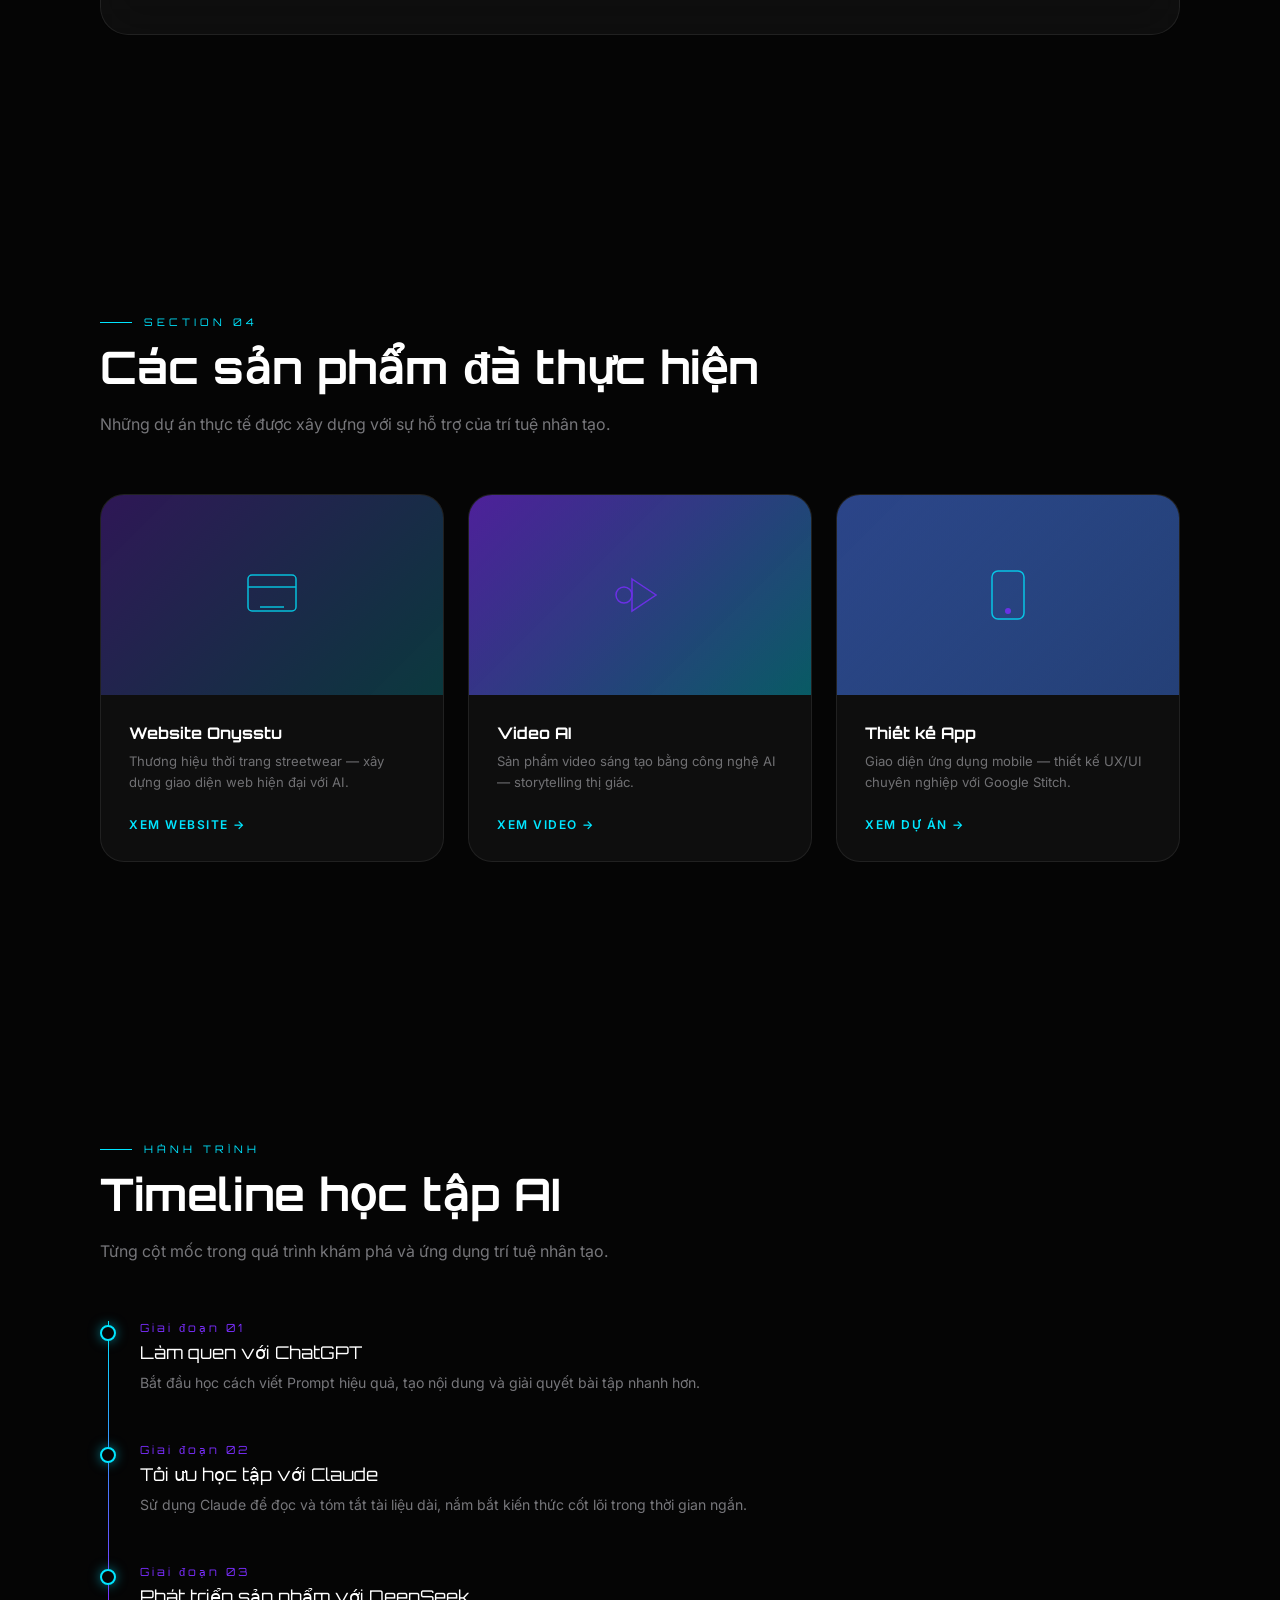
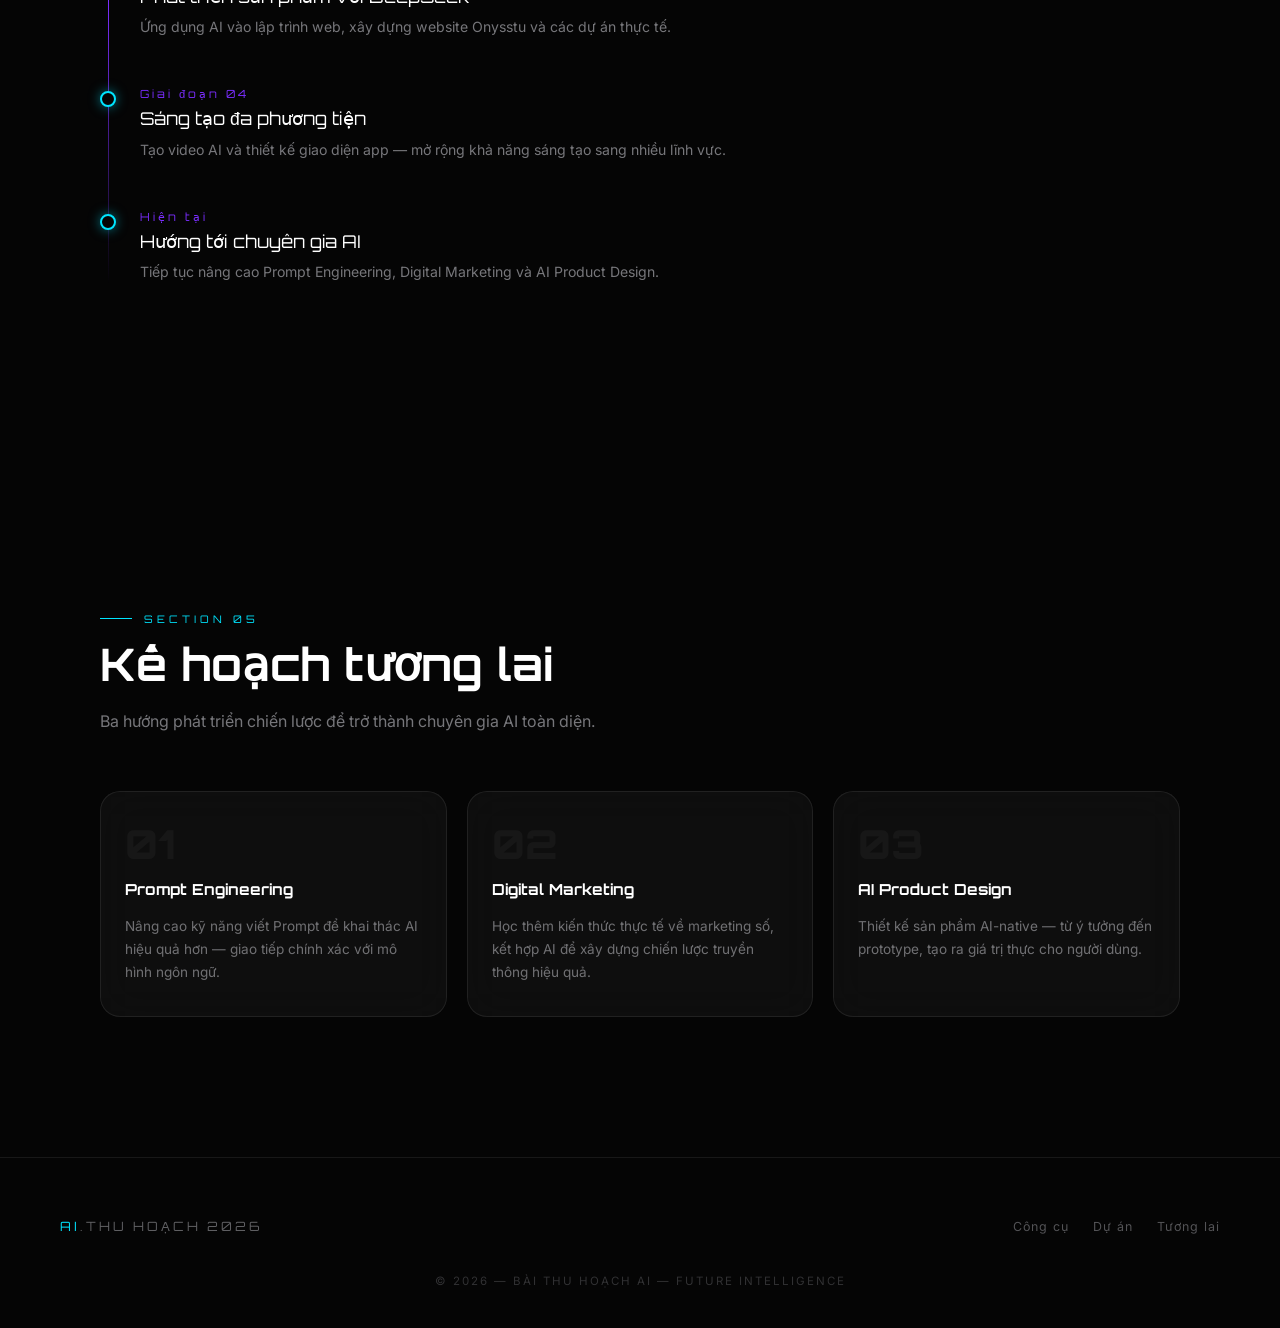
==== commit 99cbe809: "update" ====
--- a/index.html
+++ b/index.html
@@ -1,279 +1,837 @@
 <!DOCTYPE html>
-<html class="light" lang="vi">
+<html lang="vi">
 <head>
-  <meta charset="utf-8">
-  <meta content="width=device-width, initial-scale=1.0" name="viewport">
-  <title>ONYSSTU - Trang Chủ</title>
-  
-  <!-- Tailwind CSS & Google Fonts -->
-  <script src="https://cdn.tailwindcss.com?plugins=forms,container-queries"></script>
-  <link href="https://fonts.googleapis.com/css2?family=Inter:wght@300;400;500;600;700&display=swap" rel="stylesheet">
-  <link href="https://fonts.googleapis.com/css2?family=Material+Symbols+Outlined:opsz,wght,FILL,GRAD@20..48,100..700,0..1,-50..200" rel="stylesheet">
-  
-  <!-- Custom Styling -->
-  <link rel="stylesheet" href="./assets/css/style.css">
-  
-  <script id="tailwind-config">
-    tailwind.config = {
-      darkMode: "class",
-      theme: {
-        extend: {
-          colors: {
-            "primary": "#000000",
-            "on-primary": "#ffffff",
-            "secondary": "#5e604d",
-            "background": "#f9f9f9",
-            "surface": "#f9f9f9",
-            "surface-bright": "#f9f9f9",
-            "surface-container-lowest": "#ffffff",
-            "surface-container-low": "#f3f3f3",
-            "surface-container": "#eeeeee",
-            "surface-container-high": "#e8e8e8",
-            "surface-container-highest": "#e2e2e2",
-            "on-surface": "#1b1b1b",
-            "on-surface-variant": "#4c4546",
-            "outline": "#7e7576",
-            "outline-variant": "#cfc4c5",
-            "secondary-container": "#e1e1c9",
-            "on-secondary-container": "#636451",
-            "tertiary-fixed": "#e7e3d1",
-            "on-tertiary-fixed-variant": "#49473a"
-          },
-          borderRadius: {
-            "DEFAULT": "0.125rem",
-            "lg": "0.25rem",
-            "xl": "0.5rem",
-            "full": "9999px"
-          },
-          spacing: {
-            "sm": "16px",
-            "base": "4px",
-            "lg": "40px",
-            "container-max": "1280px",
-            "xs": "8px",
-            "xl": "64px",
-            "gutter": "20px",
-            "md": "24px"
-          }
-        }
-      }
+<meta charset="UTF-8">
+<meta name="viewport" content="width=device-width, initial-scale=1.0">
+<title>BÀI THU HOẠCH AI — Future Intelligence</title>
+<link href="https://fonts.googleapis.com/css2?family=Orbitron:wght@400;600;700;900&family=Inter:wght@300;400;500;600;700&display=swap" rel="stylesheet">
+<style>
+/* ===== CSS VARIABLES ===== */
+:root {
+  --black: #050505;
+  --cyan: #00E5FF;
+  --purple: #7B2EFF;
+  --silver: #E8E8F0;
+  --glass: rgba(255,255,255,0.04);
+  --glass-border: rgba(255,255,255,0.08);
+  --font-display: 'Orbitron', sans-serif;
+  --font-body: 'Inter', sans-serif;
+  --nav-h: 72px;
+  --ease: cubic-bezier(0.16, 1, 0.3, 1);
+}
+
+*, *::before, *::after { margin: 0; padding: 0; box-sizing: border-box; }
+html { scroll-behavior: smooth; }
+body {
+  font-family: var(--font-body);
+  background: var(--black);
+  color: var(--silver);
+  overflow-x: hidden;
+  cursor: none;
+}
+body.loaded { cursor: none; }
+a { text-decoration: none; color: inherit; }
+
+/* ===== LOADING SCREEN ===== */
+#loader {
+  position: fixed; inset: 0; z-index: 10000;
+  background: var(--black);
+  display: flex; flex-direction: column;
+  align-items: center; justify-content: center;
+  transition: opacity 0.8s var(--ease), visibility 0.8s;
+}
+#loader.hide { opacity: 0; visibility: hidden; pointer-events: none; }
+.loader-logo {
+  width: 80px; height: 80px; margin-bottom: 32px;
+  animation: logoPulse 2s ease-in-out infinite;
+}
+.loader-logo svg { width: 100%; height: 100%; }
+.loader-text {
+  font-family: var(--font-display);
+  font-size: 0.75rem; letter-spacing: 6px;
+  color: var(--cyan); margin-bottom: 28px;
+  text-transform: uppercase;
+}
+.loader-bar-wrap {
+  width: 240px; height: 2px;
+  background: rgba(255,255,255,0.08);
+  border-radius: 2px; overflow: hidden;
+}
+.loader-bar {
+  height: 100%; width: 0%;
+  background: linear-gradient(90deg, var(--purple), var(--cyan));
+  border-radius: 2px;
+  transition: width 0.1s linear;
+}
+.loader-pct {
+  font-family: var(--font-display);
+  font-size: 0.65rem; color: rgba(255,255,255,0.4);
+  margin-top: 12px; letter-spacing: 2px;
+}
+@keyframes logoPulse {
+  0%, 100% { filter: drop-shadow(0 0 8px var(--cyan)); transform: scale(1); }
+  50% { filter: drop-shadow(0 0 24px var(--purple)); transform: scale(1.05); }
+}
+
+/* ===== CUSTOM CURSOR ===== */
+.cursor-dot, .cursor-ring {
+  position: fixed; pointer-events: none; z-index: 9999;
+  border-radius: 50%; transform: translate(-50%, -50%);
+  transition: width 0.3s var(--ease), height 0.3s var(--ease), background 0.3s, border-color 0.3s;
+}
+.cursor-dot {
+  width: 6px; height: 6px;
+  background: var(--cyan);
+  box-shadow: 0 0 12px var(--cyan);
+}
+.cursor-ring {
+  width: 36px; height: 36px;
+  border: 1.5px solid rgba(0,229,255,0.5);
+  background: rgba(0,229,255,0.04);
+}
+.cursor-ring.hover {
+  width: 56px; height: 56px;
+  border-color: var(--purple);
+  background: rgba(123,46,255,0.08);
+}
+@media (pointer: coarse) {
+  body, body.loaded { cursor: auto; }
+  .cursor-dot, .cursor-ring { display: none; }
+}
+
+/* ===== PROGRESS BAR ===== */
+#progressBar {
+  position: fixed; top: 0; left: 0; height: 2px; width: 0%;
+  background: linear-gradient(90deg, var(--purple), var(--cyan));
+  z-index: 9998; box-shadow: 0 0 12px var(--cyan);
+  transition: width 0.1s linear;
+}
+
+/* ===== BACKGROUND FX ===== */
+.bg-mesh {
+  position: fixed; inset: 0; z-index: 0; pointer-events: none;
+  background:
+    radial-gradient(ellipse 80% 60% at 20% 10%, rgba(123,46,255,0.12) 0%, transparent 60%),
+    radial-gradient(ellipse 60% 50% at 80% 80%, rgba(0,229,255,0.08) 0%, transparent 60%),
+    radial-gradient(ellipse 50% 40% at 50% 50%, rgba(123,46,255,0.05) 0%, transparent 70%);
+}
+.blob {
+  position: fixed; border-radius: 50%; filter: blur(80px);
+  pointer-events: none; z-index: 0; opacity: 0.5;
+  animation: blobFloat 12s ease-in-out infinite;
+}
+.blob-1 { width: 500px; height: 500px; background: var(--purple); top: -10%; left: -10%; }
+.blob-2 { width: 400px; height: 400px; background: var(--cyan); bottom: -10%; right: -5%; animation-delay: -6s; }
+@keyframes blobFloat {
+  0%, 100% { transform: translate(0,0) scale(1); }
+  33% { transform: translate(40px,-30px) scale(1.05); }
+  66% { transform: translate(-20px,40px) scale(0.95); }
+}
+#particles { position: fixed; inset: 0; z-index: 1; pointer-events: none; }
+
+/* ===== NAVBAR ===== */
+nav {
+  position: fixed; top: 0; left: 0; right: 0; z-index: 1000;
+  height: var(--nav-h);
+  display: flex; align-items: center; justify-content: space-between;
+  padding: 0 clamp(20px, 5vw, 60px);
+  background: rgba(5,5,5,0);
+  backdrop-filter: blur(0px);
+  border-bottom: 1px solid transparent;
+  transition: background 0.4s, backdrop-filter 0.4s, border-color 0.4s;
+}
+nav.sticky {
+  background: rgba(5,5,5,0.75);
+  backdrop-filter: blur(20px);
+  border-bottom-color: var(--glass-border);
+}
+.nav-logo {
+  font-family: var(--font-display);
+  font-size: 0.85rem; font-weight: 700;
+  letter-spacing: 3px; color: var(--silver);
+  display: flex; align-items: center; gap: 10px;
+}
+.nav-logo svg { width: 28px; height: 28px; }
+.nav-links { display: flex; gap: 8px; list-style: none; }
+.nav-links a {
+  font-size: 0.78rem; font-weight: 500; letter-spacing: 1px;
+  padding: 8px 16px; border-radius: 100px;
+  color: rgba(232,232,240,0.6);
+  transition: color 0.3s, background 0.3s;
+}
+.nav-links a:hover { color: var(--cyan); background: rgba(0,229,255,0.06); }
+.nav-toggle {
+  display: none; background: none; border: none;
+  color: var(--silver); cursor: pointer; padding: 8px;
+}
+@media (max-width: 768px) {
+  .nav-toggle { display: block; }
+  .nav-links {
+    position: fixed; top: var(--nav-h); left: 0; right: 0;
+    flex-direction: column; padding: 20px;
+    background: rgba(5,5,5,0.95); backdrop-filter: blur(20px);
+    border-bottom: 1px solid var(--glass-border);
+    transform: translateY(-110%); transition: transform 0.4s var(--ease);
+  }
+  .nav-links.open { transform: translateY(0); }
+}
+
+/* ===== HERO ===== */
+.hero {
+  position: relative; z-index: 2;
+  min-height: 100vh;
+  display: flex; flex-direction: column;
+  align-items: center; justify-content: center;
+  text-align: center; padding: var(--nav-h) 20px 60px;
+  overflow: hidden;
+}
+.hero-bg {
+  position: absolute; inset: 0; z-index: -1;
+  background: linear-gradient(135deg, #050505 0%, #0a0a1a 40%, #050510 70%, #050505 100%);
+  background-size: 400% 400%;
+  animation: gradShift 15s ease infinite;
+}
+@keyframes gradShift {
+  0%, 100% { background-position: 0% 50%; }
+  50% { background-position: 100% 50%; }
+}
+.hero-grid {
+  position: absolute; inset: 0; z-index: -1; opacity: 0.15;
+  background-image:
+    linear-gradient(rgba(0,229,255,0.3) 1px, transparent 1px),
+    linear-gradient(90deg, rgba(0,229,255,0.3) 1px, transparent 1px);
+  background-size: 60px 60px;
+  mask-image: radial-gradient(ellipse 70% 70% at 50% 50%, black, transparent);
+}
+.hero-badge {
+  display: inline-flex; align-items: center; gap: 8px;
+  padding: 8px 20px; border-radius: 100px;
+  border: 1px solid rgba(0,229,255,0.2);
+  background: rgba(0,229,255,0.05);
+  font-size: 0.72rem; letter-spacing: 3px; text-transform: uppercase;
+  color: var(--cyan); margin-bottom: 28px;
+  opacity: 0; animation: fadeUp 0.8s var(--ease) 2.2s forwards;
+}
+.hero-badge::before {
+  content: ''; width: 6px; height: 6px; border-radius: 50%;
+  background: var(--cyan); box-shadow: 0 0 8px var(--cyan);
+  animation: blink 2s ease infinite;
+}
+@keyframes blink { 0%, 100% { opacity: 1; } 50% { opacity: 0.3; } }
+.hero h1 {
+  font-family: var(--font-display);
+  font-size: clamp(2.2rem, 7vw, 5.5rem);
+  font-weight: 900; line-height: 1.05;
+  letter-spacing: -1px;
+  background: linear-gradient(135deg, #fff 0%, var(--silver) 40%, var(--cyan) 80%, var(--purple) 100%);
+  -webkit-background-clip: text; -webkit-text-fill-color: transparent;
+  background-clip: text;
+  margin-bottom: 20px;
+  opacity: 0; animation: fadeUp 1s var(--ease) 2.4s forwards;
+}
+.hero-sub {
+  font-size: clamp(1rem, 2.5vw, 1.25rem);
+  color: rgba(232,232,240,0.55); max-width: 560px;
+  line-height: 1.7; font-weight: 300;
+  min-height: 2em;
+}
+.hero-sub .cursor-blink {
+  display: inline-block; width: 2px; height: 1.1em;
+  background: var(--cyan); vertical-align: text-bottom;
+  margin-left: 2px; animation: cursorBlink 0.8s step-end infinite;
+}
+@keyframes cursorBlink { 0%, 100% { opacity: 1; } 50% { opacity: 0; } }
+.hero-cta {
+  margin-top: 48px; display: flex; gap: 16px; flex-wrap: wrap; justify-content: center;
+  opacity: 0; animation: fadeUp 0.8s var(--ease) 2.8s forwards;
+}
+.btn-neon {
+  position: relative; padding: 16px 36px;
+  font-family: var(--font-display); font-size: 0.78rem;
+  font-weight: 600; letter-spacing: 2px; text-transform: uppercase;
+  border: none; border-radius: 100px; cursor: none;
+  color: var(--black); background: var(--cyan);
+  box-shadow: 0 0 30px rgba(0,229,255,0.4), inset 0 1px 0 rgba(255,255,255,0.3);
+  transition: transform 0.3s var(--ease), box-shadow 0.3s;
+  overflow: hidden;
+}
+.btn-neon::after {
+  content: ''; position: absolute; inset: 0;
+  background: linear-gradient(90deg, transparent, rgba(255,255,255,0.3), transparent);
+  transform: translateX(-100%); transition: transform 0.5s;
+}
+.btn-neon:hover { transform: translateY(-3px) scale(1.02); box-shadow: 0 0 50px rgba(0,229,255,0.6); }
+.btn-neon:hover::after { transform: translateX(100%); }
+.btn-ghost {
+  padding: 16px 36px; font-family: var(--font-display);
+  font-size: 0.78rem; font-weight: 600; letter-spacing: 2px;
+  text-transform: uppercase; border-radius: 100px; cursor: none;
+  border: 1px solid rgba(255,255,255,0.15); background: transparent;
+  color: var(--silver); transition: border-color 0.3s, background 0.3s, transform 0.3s;
+}
+.btn-ghost:hover { border-color: var(--purple); background: rgba(123,46,255,0.08); transform: translateY(-3px); }
+.hero-scroll {
+  position: absolute; bottom: 32px; left: 50%; transform: translateX(-50%);
+  display: flex; flex-direction: column; align-items: center; gap: 8px;
+  opacity: 0; animation: fadeUp 0.8s var(--ease) 3.2s forwards;
+}
+.hero-scroll span { font-size: 0.65rem; letter-spacing: 3px; color: rgba(255,255,255,0.3); text-transform: uppercase; }
+.scroll-line {
+  width: 1px; height: 48px;
+  background: linear-gradient(to bottom, var(--cyan), transparent);
+  animation: scrollPulse 2s ease infinite;
+}
+@keyframes scrollPulse { 0%, 100% { opacity: 0.3; transform: scaleY(1); } 50% { opacity: 1; transform: scaleY(1.2); } }
+@keyframes fadeUp {
+  from { opacity: 0; transform: translateY(30px); }
+  to { opacity: 1; transform: translateY(0); }
+}
+
+/* ===== LAYOUT ===== */
+main { position: relative; z-index: 2; }
+.section {
+  padding: clamp(80px, 12vw, 140px) clamp(20px, 5vw, 60px);
+  max-width: 1200px; margin: 0 auto;
+}
+.section-label {
+  font-family: var(--font-display); font-size: 0.65rem;
+  letter-spacing: 4px; text-transform: uppercase;
+  color: var(--cyan); margin-bottom: 12px;
+  display: flex; align-items: center; gap: 12px;
+}
+.section-label::before { content: ''; width: 32px; height: 1px; background: var(--cyan); }
+.section-title {
+  font-family: var(--font-display);
+  font-size: clamp(1.6rem, 4vw, 2.8rem);
+  font-weight: 700; line-height: 1.2; margin-bottom: 16px;
+  color: #fff;
+}
+.section-desc {
+  color: rgba(232,232,240,0.5); font-size: 1rem;
+  line-height: 1.7; max-width: 560px; margin-bottom: 56px;
+}
+
+/* ===== SCROLL REVEAL ===== */
+.reveal {
+  opacity: 0; transform: translateY(40px);
+  transition: opacity 0.8s var(--ease), transform 0.8s var(--ease);
+}
+.reveal.visible { opacity: 1; transform: translateY(0); }
+.reveal.zoom { transform: scale(0.9); }
+.reveal.zoom.visible { transform: scale(1); }
+.reveal.slide-left { transform: translateX(-40px); }
+.reveal.slide-left.visible { transform: translateX(0); }
+
+/* ===== STATS ===== */
+.stats-grid {
+  display: grid; grid-template-columns: repeat(4, 1fr);
+  gap: 20px; margin-bottom: 100px;
+}
+.stat-card {
+  background: var(--glass); border: 1px solid var(--glass-border);
+  border-radius: 20px; padding: 32px 24px; text-align: center;
+  backdrop-filter: blur(20px);
+  transition: transform 0.4s var(--ease), border-color 0.4s, box-shadow 0.4s;
+}
+.stat-card:hover {
+  transform: translateY(-8px);
+  border-color: rgba(0,229,255,0.2);
+  box-shadow: 0 20px 60px rgba(0,229,255,0.08);
+}
+.stat-num {
+  font-family: var(--font-display);
+  font-size: clamp(2rem, 4vw, 3rem); font-weight: 900;
+  background: linear-gradient(135deg, var(--cyan), var(--purple));
+  -webkit-background-clip: text; -webkit-text-fill-color: transparent;
+  background-clip: text; line-height: 1;
+}
+.stat-label { font-size: 0.78rem; color: rgba(232,232,240,0.45); margin-top: 8px; letter-spacing: 1px; }
+@media (max-width: 768px) { .stats-grid { grid-template-columns: repeat(2, 1fr); } }
+
+/* ===== GLASS CARDS ===== */
+.cards-grid { display: grid; grid-template-columns: repeat(3, 1fr); gap: 24px; }
+.glass-card {
+  position: relative; background: var(--glass);
+  border: 1px solid var(--glass-border); border-radius: 24px;
+  padding: 36px 28px; backdrop-filter: blur(24px);
+  overflow: hidden; transition: transform 0.4s var(--ease), border-color 0.4s, box-shadow 0.4s;
+}
+.glass-card::before {
+  content: ''; position: absolute; inset: 0;
+  background: linear-gradient(135deg, rgba(0,229,255,0.05), rgba(123,46,255,0.05));
+  opacity: 0; transition: opacity 0.4s;
+}
+.glass-card:hover {
+  transform: translateY(-10px);
+  border-color: rgba(0,229,255,0.25);
+  box-shadow: 0 24px 80px rgba(0,229,255,0.1), 0 0 0 1px rgba(0,229,255,0.1);
+}
+.glass-card:hover::before { opacity: 1; }
+.card-icon-wrap {
+  width: 52px; height: 52px; border-radius: 16px;
+  background: rgba(0,229,255,0.08); border: 1px solid rgba(0,229,255,0.15);
+  display: flex; align-items: center; justify-content: center;
+  margin-bottom: 20px; position: relative; z-index: 1;
+}
+.card-icon-wrap svg { width: 24px; height: 24px; }
+.glass-card h3 {
+  font-family: var(--font-display); font-size: 1rem;
+  font-weight: 600; color: #fff; margin-bottom: 10px; position: relative; z-index: 1;
+}
+.glass-card p { font-size: 0.88rem; color: rgba(232,232,240,0.5); line-height: 1.7; position: relative; z-index: 1; }
+@media (max-width: 900px) { .cards-grid { grid-template-columns: 1fr; } }
+
+/* ===== CONTENT BLOCK ===== */
+.content-block {
+  background: var(--glass); border: 1px solid var(--glass-border);
+  border-radius: 28px; padding: clamp(32px, 5vw, 56px);
+  backdrop-filter: blur(24px); position: relative; overflow: hidden;
+}
+.content-block::after {
+  content: ''; position: absolute; top: 0; left: 0; right: 0; height: 1px;
+  background: linear-gradient(90deg, transparent, var(--cyan), var(--purple), transparent);
+}
+.content-block p { font-size: 1.05rem; line-height: 1.9; color: rgba(232,232,240,0.7); }
+
+/* ===== PROJECTS ===== */
+.projects-grid { display: grid; grid-template-columns: repeat(3, 1fr); gap: 24px; }
+.project-card {
+  position: relative; border-radius: 24px; overflow: hidden;
+  background: var(--glass); border: 1px solid var(--glass-border);
+  transition: transform 0.5s var(--ease), box-shadow 0.5s;
+  cursor: none;
+}
+.project-card:hover { transform: scale(1.03); box-shadow: 0 30px 80px rgba(123,46,255,0.15); }
+.project-visual {
+  height: 200px; position: relative; overflow: hidden;
+  display: flex; align-items: center; justify-content: center;
+}
+.project-visual::before {
+  content: ''; position: absolute; inset: 0;
+  background: linear-gradient(135deg, rgba(123,46,255,0.3), rgba(0,229,255,0.2));
+}
+.project-visual svg { position: relative; z-index: 1; width: 64px; height: 64px; opacity: 0.8; }
+.project-shine {
+  position: absolute; inset: 0; z-index: 2;
+  background: linear-gradient(105deg, transparent 40%, rgba(255,255,255,0.12) 50%, transparent 60%);
+  transform: translateX(-100%); transition: transform 0.6s;
+}
+.project-card:hover .project-shine { transform: translateX(100%); }
+.project-info { padding: 28px; }
+.project-info h3 { font-family: var(--font-display); font-size: 1rem; color: #fff; margin-bottom: 8px; }
+.project-info p { font-size: 0.82rem; color: rgba(232,232,240,0.45); margin-bottom: 20px; line-height: 1.6; }
+.project-link {
+  display: inline-flex; align-items: center; gap: 8px;
+  font-size: 0.75rem; font-weight: 600; letter-spacing: 1.5px;
+  text-transform: uppercase; color: var(--cyan);
+  transition: gap 0.3s, color 0.3s;
+}
+.project-link:hover { gap: 14px; color: #fff; }
+@media (max-width: 900px) { .projects-grid { grid-template-columns: 1fr; } }
+
+/* ===== TIMELINE ===== */
+.timeline { position: relative; padding-left: 40px; }
+.timeline::before {
+  content: ''; position: absolute; left: 8px; top: 0; bottom: 0; width: 1px;
+  background: linear-gradient(to bottom, var(--cyan), var(--purple), transparent);
+}
+.tl-item {
+  position: relative; margin-bottom: 48px;
+  opacity: 0; transform: translateX(-20px);
+  transition: opacity 0.7s var(--ease), transform 0.7s var(--ease);
+}
+.tl-item.visible { opacity: 1; transform: translateX(0); }
+.tl-dot {
+  position: absolute; left: -40px; top: 4px;
+  width: 16px; height: 16px; border-radius: 50%;
+  background: var(--black); border: 2px solid var(--cyan);
+  box-shadow: 0 0 12px rgba(0,229,255,0.5);
+}
+.tl-item.visible .tl-dot { animation: dotPulse 2s ease infinite; }
+@keyframes dotPulse {
+  0%, 100% { box-shadow: 0 0 12px rgba(0,229,255,0.5); }
+  50% { box-shadow: 0 0 24px rgba(0,229,255,0.8); }
+}
+.tl-year {
+  font-family: var(--font-display); font-size: 0.7rem;
+  letter-spacing: 3px; color: var(--purple); margin-bottom: 6px;
+}
+.tl-title { font-family: var(--font-display); font-size: 1.1rem; color: #fff; margin-bottom: 8px; }
+.tl-desc { font-size: 0.88rem; color: rgba(232,232,240,0.5); line-height: 1.7; }
+
+/* ===== FUTURE PLANS ===== */
+.plans-grid { display: grid; grid-template-columns: repeat(3, 1fr); gap: 20px; }
+.plan-card {
+  background: var(--glass); border: 1px solid var(--glass-border);
+  border-radius: 20px; padding: 32px 24px;
+  backdrop-filter: blur(20px);
+  display: flex; flex-direction: column; gap: 16px;
+  transition: transform 0.4s var(--ease), border-color 0.4s;
+  position: relative; overflow: hidden;
+}
+.plan-card::before {
+  content: ''; position: absolute; bottom: 0; left: 0; right: 0; height: 2px;
+  background: linear-gradient(90deg, var(--purple), var(--cyan));
+  transform: scaleX(0); transform-origin: left;
+  transition: transform 0.4s var(--ease);
+}
+.plan-card:hover { transform: translateY(-6px); border-color: rgba(123,46,255,0.3); }
+.plan-card:hover::before { transform: scaleX(1); }
+.plan-num {
+  font-family: var(--font-display); font-size: 2.5rem; font-weight: 900;
+  color: rgba(255,255,255,0.04); line-height: 1;
+}
+.plan-card h3 { font-family: var(--font-display); font-size: 0.95rem; color: #fff; }
+.plan-card p { font-size: 0.85rem; color: rgba(232,232,240,0.45); line-height: 1.7; }
+@media (max-width: 768px) { .plans-grid { grid-template-columns: 1fr; } }
+
+/* ===== FOOTER ===== */
+footer {
+  position: relative; z-index: 2;
+  border-top: 1px solid var(--glass-border);
+  padding: 60px clamp(20px, 5vw, 60px) 40px;
+  background: rgba(5,5,5,0.8);
+}
+.footer-inner {
+  max-width: 1200px; margin: 0 auto;
+  display: flex; justify-content: space-between; align-items: center;
+  flex-wrap: wrap; gap: 24px;
+}
+.footer-brand {
+  font-family: var(--font-display); font-size: 0.8rem;
+  letter-spacing: 3px; color: rgba(232,232,240,0.4);
+}
+.footer-brand span { color: var(--cyan); }
+.footer-links { display: flex; gap: 24px; }
+.footer-links a {
+  font-size: 0.78rem; color: rgba(232,232,240,0.35);
+  letter-spacing: 1px; transition: color 0.3s;
+}
+.footer-links a:hover { color: var(--cyan); }
+.footer-copy {
+  width: 100%; text-align: center; margin-top: 40px;
+  font-size: 0.72rem; color: rgba(232,232,240,0.2); letter-spacing: 2px;
+}
+</style>
+</head>
+<body>
+
+<!-- LOADING -->
+<div id="loader">
+  <div class="loader-logo">
+    <svg viewBox="0 0 80 80" fill="none">
+      <circle cx="40" cy="40" r="36" stroke="url(#lg)" stroke-width="1.5"/>
+      <path d="M40 16 L52 44 L40 36 L28 44 Z" fill="url(#lg)"/>
+      <circle cx="40" cy="40" r="6" fill="#00E5FF"/>
+      <defs>
+        <linearGradient id="lg" x1="0" y1="0" x2="80" y2="80">
+          <stop stop-color="#7B2EFF"/><stop offset="1" stop-color="#00E5FF"/>
+        </linearGradient>
+      </defs>
+    </svg>
+  </div>
+  <div class="loader-text">Initializing AI Core</div>
+  <div class="loader-bar-wrap"><div class="loader-bar" id="loaderBar"></div></div>
+  <div class="loader-pct" id="loaderPct">0%</div>
+</div>
+
+<!-- CURSOR -->
+<div class="cursor-dot" id="cursorDot"></div>
+<div class="cursor-ring" id="cursorRing"></div>
+
+<!-- PROGRESS -->
+<div id="progressBar"></div>
+
+<!-- BACKGROUND -->
+<div class="bg-mesh"></div>
+<div class="blob blob-1"></div>
+<div class="blob blob-2"></div>
+<canvas id="particles"></canvas>
+
+<!-- NAV -->
+<nav id="navbar">
+  <a href="#" class="nav-logo" data-hover>
+    <svg viewBox="0 0 28 28" fill="none"><circle cx="14" cy="14" r="12" stroke="#00E5FF" stroke-width="1"/><path d="M14 6 L18 16 L14 13 L10 16 Z" fill="#7B2EFF"/></svg>
+    AI.CORE
+  </a>
+  <button class="nav-toggle" id="navToggle" aria-label="Menu">
+    <svg width="24" height="24" viewBox="0 0 24 24" fill="none" stroke="currentColor" stroke-width="2"><path d="M3 12h18M3 6h18M3 18h18"/></svg>
+  </button>
+  <ul class="nav-links" id="navLinks">
+    <li><a href="#tools" data-hover>Công cụ</a></li>
+    <li><a href="#impact" data-hover>Tác động</a></li>
+    <li><a href="#projects" data-hover>Dự án</a></li>
+    <li><a href="#timeline" data-hover>Hành trình</a></li>
+    <li><a href="#future" data-hover>Tương lai</a></li>
+  </ul>
+</nav>
+
+<!-- HERO -->
+<section class="hero" id="hero">
+  <div class="hero-bg" id="heroBg"></div>
+  <div class="hero-grid"></div>
+  <div class="hero-badge">Neural Intelligence Report 2026</div>
+  <h1 id="heroTitle">BÀI THU HOẠCH AI</h1>
+  <p class="hero-sub"><span id="typeText"></span><span class="cursor-blink"></span></p>
+  <div class="hero-cta">
+    <button class="btn-neon" data-hover onclick="document.getElementById('tools').scrollIntoView({behavior:'smooth'})">Khám phá ngay</button>
+    <button class="btn-ghost" data-hover onclick="document.getElementById('projects').scrollIntoView({behavior:'smooth'})">Xem dự án</button>
+  </div>
+  <div class="hero-scroll"><span>Scroll</span><div class="scroll-line"></div></div>
+</section>
+
+<main>
+<!-- STATS -->
+<div class="section" style="padding-bottom:0">
+  <div class="stats-grid">
+    <div class="stat-card reveal" data-delay="0"><div class="stat-num" data-target="3">0</div><div class="stat-label">Công cụ AI</div></div>
+    <div class="stat-card reveal" data-delay="100"><div class="stat-num" data-target="3">0</div><div class="stat-label">Sản phẩm</div></div>
+    <div class="stat-card reveal" data-delay="200"><div class="stat-num" data-target="100">0</div><div class="stat-label">% Hiệu quả</div></div>
+    <div class="stat-card reveal" data-delay="300"><div class="stat-num" data-target="5">0</div><div class="stat-label">Mục tiêu</div></div>
+  </div>
+</div>
+
+<!-- SECTION 1: TOOLS -->
+<section class="section" id="tools">
+  <div class="section-label reveal">Section 01</div>
+  <h2 class="section-title reveal">Công cụ AI đã sử dụng</h2>
+  <p class="section-desc reveal">Ba nền tảng trí tuệ nhân tạo hàng đầu đã định hình quy trình học tập và sáng tạo của em.</p>
+  <div class="cards-grid">
+    <div class="glass-card reveal zoom" data-delay="0">
+      <div class="card-icon-wrap"><svg viewBox="0 0 24 24" fill="none" stroke="#00E5FF" stroke-width="1.5"><path d="M12 2a10 10 0 1 0 0 20A10 10 0 0 0 12 2z"/><path d="M8 12h8M12 8v8"/></svg></div>
+      <h3>ChatGPT</h3>
+      <p>Tạo và tối ưu Prompt, brainstorm ý tưởng, viết nội dung và giải quyết vấn đề sáng tạo nhanh chóng.</p>
+    </div>
+    <div class="glass-card reveal zoom" data-delay="150">
+      <div class="card-icon-wrap"><svg viewBox="0 0 24 24" fill="none" stroke="#7B2EFF" stroke-width="1.5"><rect x="3" y="3" width="18" height="18" rx="3"/><path d="M8 12h8M12 8v8"/></svg></div>
+      <h3>Claude</h3>
+      <p>Đọc tài liệu dài, PDF và tóm tắt nội dung phức tạp thành các ý chính dễ tiếp cận.</p>
+    </div>
+    <div class="glass-card reveal zoom" data-delay="300">
+      <div class="card-icon-wrap"><svg viewBox="0 0 24 24" fill="none" stroke="#00E5FF" stroke-width="1.5"><path d="M4 6h16M4 12h16M4 18h10"/><circle cx="19" cy="18" r="3" fill="#7B2EFF" stroke="none"/></svg></div>
+      <h3>DeepSeek</h3>
+      <p>Hỗ trợ lập trình, tối ưu code web và debug — tăng tốc phát triển sản phẩm kỹ thuật.</p>
+    </div>
+  </div>
+</section>
+
+<!-- SECTION 2: IMPACT -->
+<section class="section" id="impact">
+  <div class="section-label reveal">Section 02</div>
+  <h2 class="section-title reveal">AI đã thay đổi cách học tập</h2>
+  <p class="section-desc reveal">Sự chuyển đổi sâu sắc trong tư duy và phương pháp tiếp cận kiến thức.</p>
+  <div class="content-block reveal slide-left">
+    <p>AI giúp em tiết kiệm đáng kể thời gian học tập. Claude hỗ trợ tóm tắt tài liệu dài thành các ý chính, giúp em tiếp cận kiến thức nhanh hơn và hiệu quả hơn. Thay vì đọc hàng trăm trang, em có thể nắm bắt cốt lõi trong vài phút — và dành thời gian đó cho việc áp dụng, thực hành và sáng tạo.</p>
+  </div>
+</section>
+
+<!-- SECTION 3: INSIGHT -->
+<section class="section" id="insight">
+  <div class="section-label reveal">Section 03</div>
+  <h2 class="section-title reveal">Điều tâm đắc nhất về AI</h2>
+  <p class="section-desc reveal">Những hiểu biết sâu sắc đã thay đổi hoàn toàn cách em nhìn nhận công nghệ.</p>
+  <div class="content-block reveal zoom">
+    <p>Em hiểu rõ hơn về cách AI hoạt động và thay đổi hoàn toàn tư duy về việc ứng dụng AI trong học tập, thiết kế và sáng tạo sản phẩm. AI không thay thế con người — nó khuếch đại khả năng của con người, biến những ý tưởng táo bạo thành hiện thực nhanh hơn bao giờ hết.</p>
+  </div>
+</section>
+
+<!-- SECTION 4: PROJECTS -->
+<section class="section" id="projects">
+  <div class="section-label reveal">Section 04</div>
+  <h2 class="section-title reveal">Các sản phẩm đã thực hiện</h2>
+  <p class="section-desc reveal">Những dự án thực tế được xây dựng với sự hỗ trợ của trí tuệ nhân tạo.</p>
+  <div class="projects-grid">
+    <a class="project-card reveal" data-delay="0" href="https://project-v1kr.vercel.app/categories.html" target="_blank" rel="noopener" data-hover>
+      <div class="project-visual"><svg viewBox="0 0 64 64" fill="none" stroke="#00E5FF" stroke-width="1.5"><rect x="8" y="12" width="48" height="36" rx="4"/><path d="M8 24h48M20 44h24"/></svg><div class="project-shine"></div></div>
+      <div class="project-info"><h3>Website Onysstu</h3><p>Thương hiệu thời trang streetwear — xây dựng giao diện web hiện đại với AI.</p><span class="project-link">Xem Website →</span></div>
+    </a>
+    <a class="project-card reveal" data-delay="150" href="https://drive.google.com/drive/u/2/folders/1dY_rj7qGqZdWFQFvv6O9Eusv9RiU-ncJ" target="_blank" rel="noopener" data-hover>
+      <div class="project-visual" style="background:linear-gradient(135deg,rgba(123,46,255,0.4),rgba(0,229,255,0.2))"><svg viewBox="0 0 64 64" fill="none" stroke="#7B2EFF" stroke-width="1.5"><polygon points="24,16 48,32 24,48"/><circle cx="16" cy="32" r="8"/></svg><div class="project-shine"></div></div>
+      <div class="project-info"><h3>Video AI</h3><p>Sản phẩm video sáng tạo bằng công nghệ AI — storytelling thị giác.</p><span class="project-link">Xem Video →</span></div>
+    </a>
+    <a class="project-card reveal" data-delay="300" href="https://stitch.withgoogle.com/projects/7144321199231990450" target="_blank" rel="noopener" data-hover>
+      <div class="project-visual" style="background:linear-gradient(135deg,rgba(0,229,255,0.3),rgba(123,46,255,0.3))"><svg viewBox="0 0 64 64" fill="none" stroke="#00E5FF" stroke-width="1.5"><rect x="16" y="8" width="32" height="48" rx="6"/><circle cx="32" cy="48" r="3" fill="#7B2EFF" stroke="none"/></svg><div class="project-shine"></div></div>
+      <div class="project-info"><h3>Thiết kế App</h3><p>Giao diện ứng dụng mobile — thiết kế UX/UI chuyên nghiệp với Google Stitch.</p><span class="project-link">Xem Dự Án →</span></div>
+    </a>
+  </div>
+</section>
+
+<!-- TIMELINE -->
+<section class="section" id="timeline">
+  <div class="section-label reveal">Hành trình</div>
+  <h2 class="section-title reveal">Timeline học tập AI</h2>
+  <p class="section-desc reveal">Từng cột mốc trong quá trình khám phá và ứng dụng trí tuệ nhân tạo.</p>
+  <div class="timeline">
+    <div class="tl-item" data-tl><div class="tl-dot"></div><div class="tl-year">Giai đoạn 01</div><div class="tl-title">Làm quen với ChatGPT</div><div class="tl-desc">Bắt đầu học cách viết Prompt hiệu quả, tạo nội dung và giải quyết bài tập nhanh hơn.</div></div>
+    <div class="tl-item" data-tl><div class="tl-dot"></div><div class="tl-year">Giai đoạn 02</div><div class="tl-title">Tối ưu học tập với Claude</div><div class="tl-desc">Sử dụng Claude để đọc và tóm tắt tài liệu dài, nắm bắt kiến thức cốt lõi trong thời gian ngắn.</div></div>
+    <div class="tl-item" data-tl><div class="tl-dot"></div><div class="tl-year">Giai đoạn 03</div><div class="tl-title">Phát triển sản phẩm với DeepSeek</div><div class="tl-desc">Ứng dụng AI vào lập trình web, xây dựng website Onysstu và các dự án thực tế.</div></div>
+    <div class="tl-item" data-tl><div class="tl-dot"></div><div class="tl-year">Giai đoạn 04</div><div class="tl-title">Sáng tạo đa phương tiện</div><div class="tl-desc">Tạo video AI và thiết kế giao diện app — mở rộng khả năng sáng tạo sang nhiều lĩnh vực.</div></div>
+    <div class="tl-item" data-tl><div class="tl-dot"></div><div class="tl-year">Hiện tại</div><div class="tl-title">Hướng tới chuyên gia AI</div><div class="tl-desc">Tiếp tục nâng cao Prompt Engineering, Digital Marketing và AI Product Design.</div></div>
+  </div>
+</section>
+
+<!-- SECTION 5: FUTURE -->
+<section class="section" id="future">
+  <div class="section-label reveal">Section 05</div>
+  <h2 class="section-title reveal">Kế hoạch tương lai</h2>
+  <p class="section-desc reveal">Ba hướng phát triển chiến lược để trở thành chuyên gia AI toàn diện.</p>
+  <div class="plans-grid">
+    <div class="plan-card reveal" data-delay="0"><div class="plan-num">01</div><h3>Prompt Engineering</h3><p>Nâng cao kỹ năng viết Prompt để khai thác AI hiệu quả hơn — giao tiếp chính xác với mô hình ngôn ngữ.</p></div>
+    <div class="plan-card reveal" data-delay="150"><div class="plan-num">02</div><h3>Digital Marketing</h3><p>Học thêm kiến thức thực tế về marketing số, kết hợp AI để xây dựng chiến lược truyền thông hiệu quả.</p></div>
+    <div class="plan-card reveal" data-delay="300"><div class="plan-num">03</div><h3>AI Product Design</h3><p>Thiết kế sản phẩm AI-native — từ ý tưởng đến prototype, tạo ra giá trị thực cho người dùng.</p></div>
+  </div>
+</section>
+</main>
+
+<!-- FOOTER -->
+<footer>
+  <div class="footer-inner">
+    <div class="footer-brand"><span>AI</span>.THU HOẠCH 2026</div>
+    <div class="footer-links">
+      <a href="#tools" data-hover>Công cụ</a>
+      <a href="#projects" data-hover>Dự án</a>
+      <a href="#future" data-hover>Tương lai</a>
+    </div>
+  </div>
+  <div class="footer-copy">© 2026 — BÀI THU HOẠCH AI — FUTURE INTELLIGENCE</div>
+</footer>
+
+<script>
+/* ===== LOADER ===== */
+(function() {
+  const bar = document.getElementById('loaderBar');
+  const pct = document.getElementById('loaderPct');
+  const loader = document.getElementById('loader');
+  let progress = 0;
+  const tick = setInterval(() => {
+    progress += Math.random() * 18 + 5;
+    if (progress >= 100) {
+      progress = 100; clearInterval(tick);
+      setTimeout(() => { loader.classList.add('hide'); document.body.classList.add('loaded'); startTyping(); }, 400);
     }
-  </script>
-</head>
-<body class="bg-surface text-on-surface select-none pb-24 md:pb-12">
-
-  <!-- Top Navigation Bar -->
-  <nav class="fixed top-0 left-0 w-full z-40 bg-surface/90 backdrop-blur-md flex justify-between items-center px-sm h-16 border-b border-outline-variant">
-    <div class="flex items-center gap-4">
-      <a href="./categories.html" class="transition-all duration-200 active:scale-95 hover:opacity-70 flex items-center">
-        <span class="material-symbols-outlined text-primary">menu</span>
-      </a>
-    </div>
-    <div class="absolute left-1/2 -translate-x-1/2">
-      <a href="./index.html" class="font-bold tracking-widest text-primary text-xl uppercase">ONYSSTU</a>
-    </div>
-    <div class="flex items-center gap-4 relative">
-      <a href="./categories.html?search=true" class="hover:opacity-75">
-        <span class="material-symbols-outlined text-primary">search</span>
-      </a>
-      <button class="cart-trigger relative transition-all duration-200 active:scale-95 hover:opacity-70">
-        <span class="material-symbols-outlined text-primary">shopping_bag</span>
-        <span class="cart-count absolute -top-1.5 -right-1.5 bg-primary text-on-primary text-[9px] w-4.5 h-4.5 rounded-full flex items-center justify-center font-bold hidden">0</span>
-      </button>
-    </div>
-  </nav>
-
-  <!-- Main Content -->
-  <main class="pt-16 max-w-container-max mx-auto px-sm md:px-lg">
-    
-    <!-- Hero / Editorial Section -->
-    <section class="mt-4 mb-xl fade-in relative aspect-[4/5] md:aspect-[16/9] w-full overflow-hidden">
-      <img alt="Phong cách đường phố ONYSSTU" class="w-full h-full object-cover transition-transform duration-1000 hover:scale-105" src="./assets/street_style_hoodie.png">
-      <div class="absolute inset-0 bg-gradient-to-t from-black/60 via-transparent to-transparent"></div>
-      <div class="absolute bottom-sm md:bottom-lg left-sm md:left-lg right-sm md:right-lg text-white">
-        <span class="font-semibold text-xs tracking-widest uppercase opacity-90">EDITORIAL FALL/WINTER 2026</span>
-        <h2 class="text-3xl md:text-5xl font-extrabold tracking-tight mt-xs uppercase">Kiến trúc của sự tối giản</h2>
-        <p class="text-sm md:text-base font-light max-w-md mt-sm opacity-85">Trải nghiệm phong cách đường phố tối giản với chất liệu 100% Cotton 250gsm cao cấp cùng phom dáng Boxy đứng form vượt trội.</p>
-        <a href="./categories.html" class="inline-block mt-md bg-white text-black px-lg py-3 text-xs tracking-widest uppercase font-bold hover:bg-neutral-100 transition-all active:scale-95">Khám phá ngay</a>
-      </div>
-    </section>
-
-    <!-- Discover / Categories List -->
-    <section class="py-lg border-b border-outline-variant">
-      <div class="flex items-center justify-between mb-md">
-        <h3 class="font-bold text-lg uppercase tracking-wider">Danh mục tuyển chọn</h3>
-        <a href="./categories.html" class="text-xs font-semibold underline underline-offset-4 tracking-wider uppercase hover:opacity-70">Xem tất cả</a>
-      </div>
-      <div class="flex gap-md overflow-x-auto no-scrollbar">
-        <!-- Tees -->
-        <a href="./categories.html?filter=tees" class="flex-shrink-0 flex flex-col items-center gap-2 group">
-          <div class="w-20 h-20 rounded-full bg-secondary-container flex items-center justify-center transition-transform group-hover:scale-105 active:scale-95">
-            <span class="material-symbols-outlined text-on-secondary-container text-3xl">checkroom</span>
-          </div>
-          <span class="text-xs font-medium uppercase tracking-wider">Áo Thun</span>
-        </a>
-        <!-- Hoodies -->
-        <a href="./categories.html?filter=hoodies" class="flex-shrink-0 flex flex-col items-center gap-2 group">
-          <div class="w-20 h-20 rounded-full bg-tertiary-fixed flex items-center justify-center transition-transform group-hover:scale-105 active:scale-95">
-            <span class="material-symbols-outlined text-on-tertiary-fixed-variant text-3xl">layers</span>
-          </div>
-          <span class="text-xs font-medium uppercase tracking-wider">Áo Khoác</span>
-        </a>
-        <!-- Pants -->
-        <a href="./categories.html?filter=pants" class="flex-shrink-0 flex flex-col items-center gap-2 group">
-          <div class="w-20 h-20 rounded-full bg-surface-container-highest flex items-center justify-center transition-transform group-hover:scale-105 active:scale-95">
-            <span class="material-symbols-outlined text-primary text-3xl">architecture</span>
-          </div>
-          <span class="text-xs font-medium uppercase tracking-wider">Quần Ống Rộng</span>
-        </a>
-        <!-- Info -->
-        <a href="./info.html" class="flex-shrink-0 flex flex-col items-center gap-2 group">
-          <div class="w-20 h-20 rounded-full bg-surface-container flex items-center justify-center transition-transform group-hover:scale-105 active:scale-95">
-            <span class="material-symbols-outlined text-on-surface-variant text-3xl">info</span>
-          </div>
-          <span class="text-xs font-medium uppercase tracking-wider">Thông Tin</span>
-        </a>
-      </div>
-    </section>
-
-    <!-- Outfit Suggestions Section -->
-    <section class="py-xl">
-      <h3 class="font-bold text-lg uppercase tracking-wider mb-lg">Gợi ý phối đồ nổi bật</h3>
-      <div class="grid grid-cols-1 md:grid-cols-3 gap-lg">
-        
-        <!-- Item 1 (SP001) -->
-        <article class="group relative flex flex-col">
-          <div class="relative overflow-hidden bg-white aspect-square img-zoom-container border border-outline-variant">
-            <a href="./product.html?id=SP001">
-              <img alt="Áo Thun Boxy Cotton 250gsm" class="w-full h-full object-cover" src="https://i.ibb.co/39cqsXbq/image.png">
-            </a>
-            <div class="absolute top-sm right-sm bg-black text-white px-2 py-1 text-[9px] uppercase tracking-widest font-bold">New</div>
-            <button onclick="toggleFavorite('SP001')" data-product-id="SP001" class="fav-btn absolute bottom-3 right-3 w-8 h-8 rounded-full bg-white/80 backdrop-blur-sm flex items-center justify-center text-primary shadow active:scale-90 hover:bg-white transition-all">
-              <span class="material-symbols-outlined text-base">favorite</span>
-            </button>
-          </div>
-          <div class="mt-md flex justify-between items-start flex-1">
-            <div class="max-w-[70%]">
-              <h4 class="text-sm font-semibold tracking-tight text-on-surface hover:underline">
-                <a href="./product.html?id=SP001">Áo Thun Boxy Cotton 250gsm Basic</a>
-              </h4>
-              <p class="text-[10px] text-on-surface-variant tracking-widest mt-1">THE LIMITED EDITION</p>
-            </div>
-            <span class="font-bold text-sm">248.000đ</span>
-          </div>
-          <button onclick="addToCart('SP001')" class="mt-sm w-full py-2 bg-primary text-on-primary text-xs uppercase tracking-widest font-bold hover:bg-neutral-800 transition-all active:scale-95">Thêm vào giỏ</button>
-        </article>
-
-        <!-- Item 2 (SP002) -->
-        <article class="group relative flex flex-col">
-          <div class="relative overflow-hidden bg-white aspect-square img-zoom-container border border-outline-variant">
-            <a href="./product.html?id=SP002">
-              <img alt="Áo Phông Boxy Graphic 250gsm" class="w-full h-full object-cover" src="https://i.ibb.co/mrnYqgzb/image.png">
-            </a>
-            <div class="absolute top-sm right-sm bg-black text-white px-2 py-1 text-[9px] uppercase tracking-widest font-bold">Hot</div>
-            <button onclick="toggleFavorite('SP002')" data-product-id="SP002" class="fav-btn absolute bottom-3 right-3 w-8 h-8 rounded-full bg-white/80 backdrop-blur-sm flex items-center justify-center text-primary shadow active:scale-90 hover:bg-white transition-all">
-              <span class="material-symbols-outlined text-base">favorite</span>
-            </button>
-          </div>
-          <div class="mt-md flex justify-between items-start flex-1">
-            <div class="max-w-[70%]">
-              <h4 class="text-sm font-semibold tracking-tight text-on-surface hover:underline">
-                <a href="./product.html?id=SP002">Áo Phông Boxy ONYSSTU Signature</a>
-              </h4>
-              <p class="text-[10px] text-on-surface-variant tracking-widest mt-1">IT'S ALL YOU NEED EDITION</p>
-            </div>
-            <span class="font-bold text-sm">248.000đ</span>
-          </div>
-          <button onclick="addToCart('SP002')" class="mt-sm w-full py-2 bg-primary text-on-primary text-xs uppercase tracking-widest font-bold hover:bg-neutral-800 transition-all active:scale-95">Thêm vào giỏ</button>
-        </article>
-
-        <!-- Item 3 (SP003) -->
-        <article class="group relative flex flex-col">
-          <div class="relative overflow-hidden bg-white aspect-square img-zoom-container border border-outline-variant">
-            <a href="./product.html?id=SP003">
-              <img alt="Hoodie Oversized Beige Premium" class="w-full h-full object-cover" src="./assets/street_style_hoodie.png">
-            </a>
-            <div class="absolute top-sm right-sm bg-black text-white px-2 py-1 text-[9px] uppercase tracking-widest font-bold">Cover Look</div>
-            <button onclick="toggleFavorite('SP003')" data-product-id="SP003" class="fav-btn absolute bottom-3 right-3 w-8 h-8 rounded-full bg-white/80 backdrop-blur-sm flex items-center justify-center text-primary shadow active:scale-90 hover:bg-white transition-all">
-              <span class="material-symbols-outlined text-base">favorite</span>
-            </button>
-          </div>
-          <div class="mt-md flex justify-between items-start flex-1">
-            <div class="max-w-[70%]">
-              <h4 class="text-sm font-semibold tracking-tight text-on-surface hover:underline">
-                <a href="./product.html?id=SP003">Áo Hoodie Oversized Beige Premium</a>
-              </h4>
-              <p class="text-[10px] text-on-surface-variant tracking-widest mt-1">EDITORIAL LOOK BOOK</p>
-            </div>
-            <span class="font-bold text-sm">428.000đ</span>
-          </div>
-          <button onclick="addToCart('SP003')" class="mt-sm w-full py-2 bg-primary text-on-primary text-xs uppercase tracking-widest font-bold hover:bg-neutral-800 transition-all active:scale-95">Thêm vào giỏ</button>
-        </article>
-
-      </div>
-      <div class="mt-xl text-center">
-        <a href="./suggestions.html" class="inline-block border border-primary px-xl py-3 text-xs font-bold tracking-widest uppercase hover:bg-primary hover:text-on-primary transition-all duration-300">Xem tất cả gợi ý</a>
-      </div>
-    </section>
-
-    <!-- Journal Teaser / Newsletter -->
-    <section class="py-xl border-t border-outline-variant text-center bg-surface-container-low px-sm">
-      <h4 class="text-2xl font-bold tracking-wider uppercase mb-sm">ONYSSTU Journal</h4>
-      <p class="text-sm text-on-surface-variant max-w-md mx-auto mb-md">Đăng ký để nhận thông tin về bộ sưu tập giới hạn tiếp theo và câu chuyện nghệ thuật tối giản.</p>
-      <div class="max-w-md mx-auto flex gap-base border-b border-primary pb-2">
-        <input type="email" placeholder="Địa chỉ email của bạn..." class="bg-transparent border-0 flex-1 focus:ring-0 focus:outline-none text-sm px-1">
-        <button onclick="showToast('Đăng ký nhận tin thành công')" class="text-xs uppercase tracking-widest font-bold hover:opacity-75">Đăng ký</button>
-      </div>
-    </section>
-
-  </main>
-
-  <!-- Side Shopping Cart Drawer -->
-  <div id="cart-drawer-overlay" class="fixed inset-0 bg-black/40 z-50 opacity-0 pointer-events-none transition-opacity duration-300"></div>
-  <div id="cart-drawer" class="fixed top-0 right-0 h-full w-full sm:w-[450px] bg-white z-50 shadow-2xl translate-x-full transition-transform duration-300 flex flex-col">
-    <div class="flex justify-between items-center px-md py-sm border-b border-outline-variant">
-      <h3 class="font-bold uppercase tracking-wider text-sm flex items-center gap-xs">
-        <span class="material-symbols-outlined">shopping_bag</span>
-        Giỏ Hàng (<span class="cart-count">0</span>)
-      </h3>
-      <button id="close-cart-btn" class="material-symbols-outlined text-primary text-xl active:scale-95 hover:opacity-75">close</button>
-    </div>
-    <!-- Cart Items list -->
-    <div id="cart-drawer-list" class="flex-1 overflow-y-auto px-md py-sm">
-      <!-- Items dynamically populated -->
-    </div>
-    <!-- Cart Bottom summary -->
-    <div class="border-t border-outline-variant p-md bg-surface-container-low space-y-md">
-      <div class="flex justify-between items-center text-sm">
-        <span class="font-medium tracking-wide uppercase">Tổng cộng:</span>
-        <span class="cart-subtotal font-bold text-lg">0đ</span>
-      </div>
-      <button onclick="showToast('Cảm ơn bạn đã đặt hàng! Hóa đơn đã được lưu.')" class="w-full py-3 bg-primary text-on-primary text-xs font-bold uppercase tracking-widest hover:bg-neutral-800 transition-all active:scale-95">Tiến hành đặt hàng</button>
-    </div>
-  </div>
-
-  <!-- Bottom Mobile Navigation Bar -->
-  <nav class="fixed bottom-0 left-0 w-full h-[64px] bg-surface/95 backdrop-blur-md border-t border-outline-variant flex justify-around items-center z-40 md:hidden">
-    <a href="./index.html" class="flex flex-col items-center justify-center text-primary active-tab">
-      <span class="material-symbols-outlined">home</span>
-      <span class="text-[9px] font-bold uppercase tracking-tighter mt-1">Trang chủ</span>
-    </a>
-    <a href="./categories.html" class="flex flex-col items-center justify-center text-on-surface-variant opacity-75">
-      <span class="material-symbols-outlined">search</span>
-      <span class="text-[9px] font-bold uppercase tracking-tighter mt-1">Tìm kiếm</span>
-    </a>
-    <a href="./categories.html?favorites=true" class="flex flex-col items-center justify-center text-on-surface-variant opacity-75">
-      <span class="material-symbols-outlined">favorite</span>
-      <span class="text-[9px] font-bold uppercase tracking-tighter mt-1">Yêu thích</span>
-    </a>
-    <a href="./info.html" class="flex flex-col items-center justify-center text-on-surface-variant opacity-75">
-      <span class="material-symbols-outlined">info</span>
-      <span class="text-[9px] font-bold uppercase tracking-tighter mt-1">Thông tin</span>
-    </a>
-  </nav>
-
-  <!-- Core Javascript -->
-  <script src="./assets/js/main.js"></script>
-
+    bar.style.width = progress + '%';
+    pct.textContent = Math.floor(progress) + '%';
+  }, 120);
+})();
+
+/* ===== TYPING EFFECT ===== */
+function startTyping() {
+  const text = 'Ứng dụng trí tuệ nhân tạo trong học tập và công việc';
+  const el = document.getElementById('typeText');
+  let i = 0;
+  const type = setInterval(() => {
+    el.textContent = text.slice(0, ++i);
+    if (i >= text.length) clearInterval(type);
+  }, 45);
+}
+
+/* ===== CUSTOM CURSOR ===== */
+(function() {
+  if (window.matchMedia('(pointer: coarse)').matches) return;
+  const dot = document.getElementById('cursorDot');
+  const ring = document.getElementById('cursorRing');
+  let mx = 0, my = 0, rx = 0, ry = 0;
+  document.addEventListener('mousemove', e => { mx = e.clientX; my = e.clientY; dot.style.left = mx + 'px'; dot.style.top = my + 'px'; });
+  (function anim() { rx += (mx - rx) * 0.12; ry += (my - ry) * 0.12; ring.style.left = rx + 'px'; ring.style.top = ry + 'px'; requestAnimationFrame(anim); })();
+  document.querySelectorAll('[data-hover], a, button').forEach(el => {
+    el.addEventListener('mouseenter', () => ring.classList.add('hover'));
+    el.addEventListener('mouseleave', () => ring.classList.remove('hover'));
+  });
+})();
+
+/* ===== PARALLAX ===== */
+document.addEventListener('mousemove', e => {
+  const hero = document.getElementById('heroBg');
+  if (!hero) return;
+  const x = (e.clientX / window.innerWidth - 0.5) * 20;
+  const y = (e.clientY / window.innerHeight - 0.5) * 20;
+  hero.style.transform = `translate(${x}px, ${y}px)`;
+});
+
+/* ===== PARTICLES ===== */
+(function() {
+  const canvas = document.getElementById('particles');
+  const ctx = canvas.getContext('2d');
+  let pts = [];
+  const count = window.innerWidth < 768 ? 40 : 80;
+  function resize() { canvas.width = window.innerWidth; canvas.height = window.innerHeight; }
+  resize(); window.addEventListener('resize', resize);
+  for (let i = 0; i < count; i++) pts.push({ x: Math.random() * canvas.width, y: Math.random() * canvas.height, vx: (Math.random() - 0.5) * 0.4, vy: (Math.random() - 0.5) * 0.4, r: Math.random() * 1.5 + 0.5, a: Math.random() * 0.5 + 0.1 });
+  function draw() {
+    ctx.clearRect(0, 0, canvas.width, canvas.height);
+    pts.forEach(p => {
+      p.x += p.vx; p.y += p.vy;
+      if (p.x < 0 || p.x > canvas.width) p.vx *= -1;
+      if (p.y < 0 || p.y > canvas.height) p.vy *= -1;
+      ctx.beginPath(); ctx.arc(p.x, p.y, p.r, 0, Math.PI * 2);
+      ctx.fillStyle = `rgba(0,229,255,${p.a})`; ctx.fill();
+    });
+    for (let i = 0; i < pts.length; i++) for (let j = i + 1; j < pts.length; j++) {
+      const dx = pts[i].x - pts[j].x, dy = pts[i].y - pts[j].y, d = Math.sqrt(dx * dx + dy * dy);
+      if (d < 120) { ctx.beginPath(); ctx.moveTo(pts[i].x, pts[i].y); ctx.lineTo(pts[j].x, pts[j].y); ctx.strokeStyle = `rgba(123,46,255,${0.08 * (1 - d / 120)})`; ctx.stroke(); }
+    }
+    requestAnimationFrame(draw);
+  }
+  draw();
+})();
+
+/* ===== NAVBAR STICKY ===== */
+const navbar = document.getElementById('navbar');
+window.addEventListener('scroll', () => navbar.classList.toggle('sticky', window.scrollY > 60), { passive: true });
+
+/* ===== MOBILE NAV ===== */
+document.getElementById('navToggle').addEventListener('click', () => document.getElementById('navLinks').classList.toggle('open'));
+document.querySelectorAll('.nav-links a').forEach(a => a.addEventListener('click', () => document.getElementById('navLinks').classList.remove('open')));
+
+/* ===== PROGRESS BAR ===== */
+window.addEventListener('scroll', () => {
+  const h = document.documentElement.scrollHeight - document.documentElement.clientHeight;
+  document.getElementById('progressBar').style.width = (window.scrollY / h * 100) + '%';
+}, { passive: true });
+
+/* ===== SCROLL REVEAL ===== */
+const revealObs = new IntersectionObserver(entries => {
+  entries.forEach(e => {
+    if (!e.isIntersecting) return;
+    const delay = e.target.dataset.delay || 0;
+    setTimeout(() => e.target.classList.add('visible'), delay);
+    revealObs.unobserve(e.target);
+  });
+}, { threshold: 0.12 });
+document.querySelectorAll('.reveal').forEach(el => revealObs.observe(el));
+
+/* ===== TIMELINE ===== */
+const tlObs = new IntersectionObserver(entries => {
+  entries.forEach((e, i) => { if (e.isIntersecting) setTimeout(() => e.target.classList.add('visible'), i * 120); });
+}, { threshold: 0.2 });
+document.querySelectorAll('[data-tl]').forEach(el => tlObs.observe(el));
+
+/* ===== COUNTER ANIMATION ===== */
+const counterObs = new IntersectionObserver(entries => {
+  entries.forEach(e => {
+    if (!e.isIntersecting) return;
+    const el = e.target, target = +el.dataset.target, dur = 1800, start = performance.now();
+    const suffix = target === 100 ? '%' : '+';
+    function step(now) {
+      const p = Math.min((now - start) / dur, 1);
+      const ease = 1 - Math.pow(1 - p, 3);
+      el.textContent = Math.floor(ease * target) + (target === 100 ? '%' : target > 5 ? '+' : '');
+      if (p < 1) requestAnimationFrame(step);
+      else el.textContent = target + (target === 100 ? '%' : '+');
+    }
+    requestAnimationFrame(step);
+    counterObs.unobserve(el);
+  });
+}, { threshold: 0.5 });
+document.querySelectorAll('.stat-num').forEach(el => counterObs.observe(el));
+
+/* ===== SMOOTH SCROLL ===== */
+document.querySelectorAll('a[href^="#"]').forEach(a => {
+  a.addEventListener('click', e => {
+    const t = document.querySelector(a.getAttribute('href'));
+    if (t) { e.preventDefault(); t.scrollIntoView({ behavior: 'smooth' }); }
+  });
+});
+</script>
 </body>
 </html>
